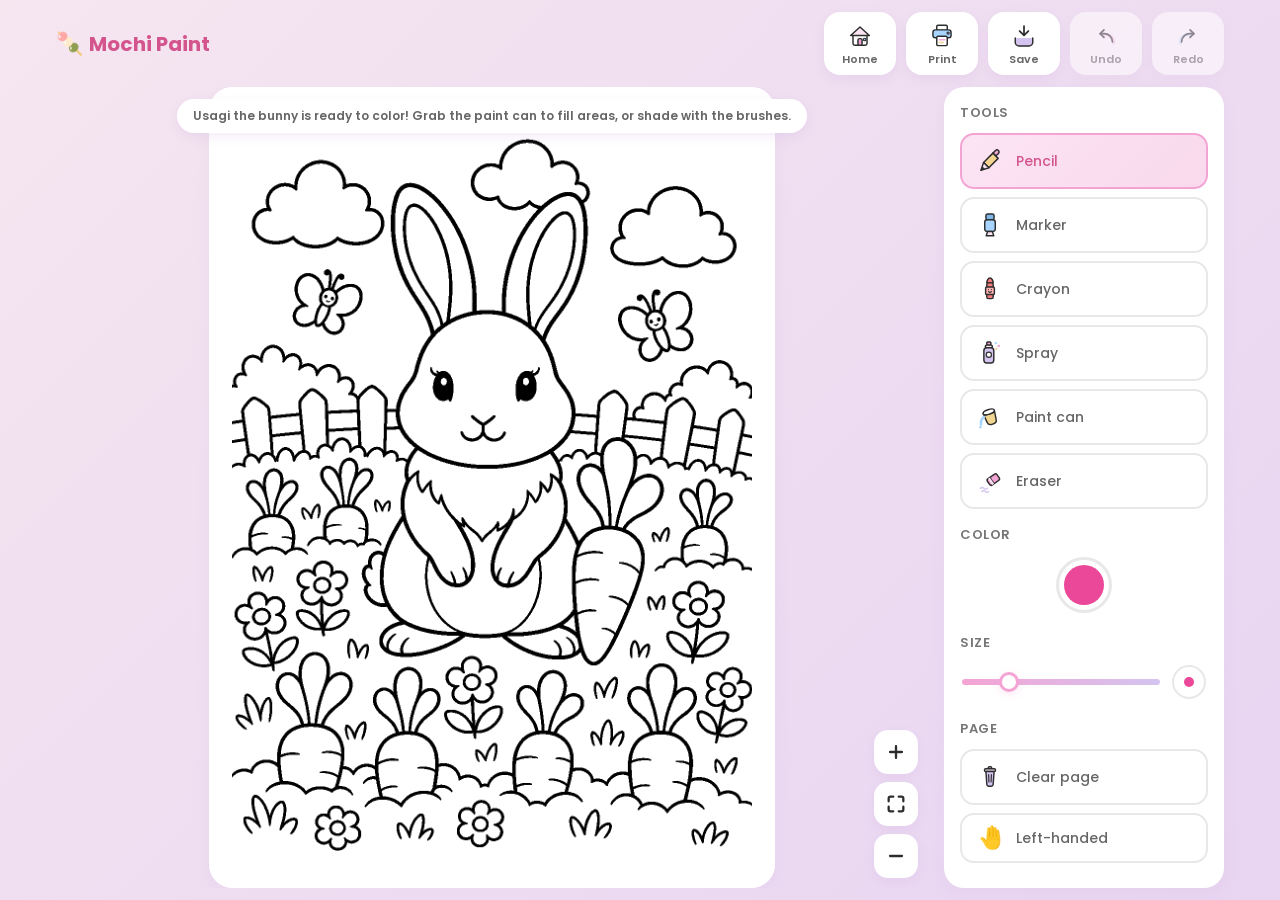
==== public/index.html @ ae71996c "Make the paint can fill whole regions solidly The bucket previously flood-filled by matching the boa" ====
<!doctype html>
<html lang="en">
<head>
<meta charset="utf-8">
<!-- Studio only: browser zoom is locked because the workspace has its own
     zoom (buttons + pinch). Content pages (home/privacy/…) stay scalable. -->
<meta name="viewport" content="width=device-width, initial-scale=1.0, viewport-fit=cover, maximum-scale=1, user-scalable=no">
<title>Mochi Paint — kawaii coloring studio</title>
<meta name="description" content="A cozy kawaii coloring app: open a chunky pastel pal as a coloring page, fill inside the lines, and shade with soft brushes.">
<meta name="theme-color" content="#f5e6f0">
<link rel="manifest" href="manifest.webmanifest">
<link rel="icon" href="favicon.ico" sizes="any">
<link rel="icon" type="image/png" sizes="32x32" href="icon-32.png">
<link rel="icon" type="image/png" sizes="16x16" href="icon-16.png">
<link rel="apple-touch-icon" href="icon-180.png">
<meta name="mobile-web-app-capable" content="yes">
<meta name="apple-mobile-web-app-capable" content="yes">
<meta name="apple-mobile-web-app-title" content="Mochi Paint">
<meta name="apple-mobile-web-app-status-bar-style" content="default">
<link rel="canonical" href="https://summer-silence-662e.mhdieguez.workers.dev/">
<!-- Open Graph / social sharing -->
<meta property="og:type" content="website">
<meta property="og:site_name" content="Mochi Paint">
<meta property="og:title" content="Mochi Paint — kawaii coloring studio">
<meta property="og:description" content="A cozy kawaii coloring app: open a chunky pastel pal, fill inside the lines, and shade with soft brushes.">
<meta property="og:url" content="https://summer-silence-662e.mhdieguez.workers.dev/">
<meta property="og:image" content="https://summer-silence-662e.mhdieguez.workers.dev/share-card.png">
<meta property="og:image:width" content="1200">
<meta property="og:image:height" content="630">
<meta property="og:image:alt" content="Mochi Paint mascot — a kawaii cat holding a paintbrush and a star">
<meta name="twitter:card" content="summary_large_image">
<meta name="twitter:title" content="Mochi Paint — kawaii coloring studio">
<meta name="twitter:description" content="A cozy kawaii coloring app: open a chunky pastel pal, fill inside the lines, and shade with soft brushes.">
<meta name="twitter:image" content="https://summer-silence-662e.mhdieguez.workers.dev/share-card.png">
<link rel="preconnect" href="https://fonts.googleapis.com">
<link rel="preconnect" href="https://fonts.gstatic.com" crossorigin>
<link href="https://fonts.googleapis.com/css2?family=Poppins:wght@400;500;600;700&display=swap" rel="stylesheet">
<link rel="stylesheet" href="style.css?v=17">
</head>
<body>

<div id="splash" aria-hidden="true">
  <div class="splash-inner">
    <span class="splash-mochi">🍡</span>
    <div class="splash-logo">Mochi Paint</div>
    <div class="splash-tag">kawaii coloring studio</div>
    <div class="splash-dots"><i></i><i></i><i></i><i></i></div>
  </div>
</div>
<script>
// Safety net: if anything goes wrong during boot, never strand users on the splash.
setTimeout(function () {
  var s = document.getElementById("splash");
  if (s) s.classList.add("done");
}, 6000);
</script>


<div id="app">
  <header class="appbar">
    <span class="logo"><span class="bead" aria-hidden="true">🍡</span><span class="logo-text"> Mochi Paint</span></span>
    <div class="actions">
      <a class="abtn" id="homeBtn" href="/home" title="Back to home" aria-label="Back to home">
        <svg viewBox="0 0 48 48" aria-hidden="true" focusable="false"><path d="M12 22.5h24V37a3 3 0 0 1-3 3H15a3 3 0 0 1-3-3z" fill="#ffffff" stroke="#2d2d2d" stroke-width="2.5" stroke-linejoin="round"/><path d="M8 23 24 8.5 40 23z" fill="#fce4f3" stroke="#2d2d2d" stroke-width="2.5" stroke-linecap="round" stroke-linejoin="round"/><rect x="20.5" y="28.5" width="7" height="11.5" rx="2.5" fill="#f4a4d4" stroke="#2d2d2d" stroke-width="2.5" stroke-linejoin="round"/><circle cx="32" cy="30" r="2.2" fill="#a8d5ff" stroke="#2d2d2d" stroke-width="2"/></svg>
        <span>Home</span>
      </a>
      <button class="abtn" id="printBtn" title="Print coloring page" aria-label="Print coloring page">
        <svg viewBox="0 0 48 48" aria-hidden="true" focusable="false"><rect x="15" y="5.5" width="18" height="9" rx="2" fill="#ffffff" stroke="#2d2d2d" stroke-width="2.5" stroke-linejoin="round"/><rect x="8.5" y="13.5" width="31" height="13.5" rx="4" fill="#a8d5ff" stroke="#2d2d2d" stroke-width="2.5" stroke-linejoin="round"/><circle cx="34.5" cy="19" r="1.9" fill="#f4a4d4" stroke="#2d2d2d" stroke-width="2"/><rect x="15" y="24.5" width="18" height="16" rx="2.5" fill="#ffffff" stroke="#2d2d2d" stroke-width="2.5" stroke-linejoin="round"/><path d="M19.5 30.5h9.5" stroke="#f4a4d4" stroke-width="2.5" stroke-linecap="round"/><path d="M19.5 35h6.5" stroke="#f0d48f" stroke-width="2.5" stroke-linecap="round"/></svg>
        <span>Print</span>
      </button>
      <button class="abtn" id="saveBtn" title="Save as PNG" aria-label="Save as PNG">
        <svg viewBox="0 0 48 48" aria-hidden="true" focusable="false"><path d="M24 7v15" fill="none" stroke="#2d2d2d" stroke-width="3" stroke-linecap="round"/><path d="m16.5 15.5 7.5 7.5 7.5-7.5" fill="none" stroke="#2d2d2d" stroke-width="3" stroke-linecap="round" stroke-linejoin="round"/><path d="M9 27.5v7A6.5 6.5 0 0 0 15.5 41h17a6.5 6.5 0 0 0 6.5-6.5v-7" fill="#d4c4f0" stroke="#2d2d2d" stroke-width="2.5" stroke-linecap="round" stroke-linejoin="round"/></svg>
        <span>Save</span>
      </button>
      <button class="abtn" id="undoBtn" title="Undo" aria-label="Undo">
        <svg viewBox="0 0 48 48" aria-hidden="true" focusable="false"><path d="M37 36c0-10-7.5-15-15-15h-6" fill="none" stroke="#f4a4d4" stroke-width="5" stroke-linecap="round" opacity=".55"/><path d="M35 34c0-9-7-14-14-14h-7" fill="none" stroke="#2d2d2d" stroke-width="3" stroke-linecap="round"/><path d="M20.5 13.5 14 20l6.5 6.5" fill="none" stroke="#2d2d2d" stroke-width="3" stroke-linecap="round" stroke-linejoin="round"/></svg>
        <span>Undo</span>
      </button>
      <button class="abtn" id="redoBtn" title="Redo" aria-label="Redo">
        <svg viewBox="0 0 48 48" aria-hidden="true" focusable="false"><path d="M11 36c0-10 7.5-15 15-15h6" fill="none" stroke="#a8d5ff" stroke-width="5" stroke-linecap="round" opacity=".55"/><path d="M13 34c0-9 7-14 14-14h7" fill="none" stroke="#2d2d2d" stroke-width="3" stroke-linecap="round"/><path d="M27.5 13.5 34 20l-6.5 6.5" fill="none" stroke="#2d2d2d" stroke-width="3" stroke-linecap="round" stroke-linejoin="round"/></svg>
        <span>Redo</span>
      </button>
    </div>
  </header>

  <main class="stage">
    <div class="workspace" id="workspace">
      <div class="canvas-wrap" id="canvasWrap">
        <canvas id="board" aria-label="Drawing canvas"></canvas>
        <canvas id="lines" aria-hidden="true"></canvas>
      </div>
      <div id="cursorRing"></div>
      <p class="hint" id="hint">Loading your coloring page…</p>
      <div class="zoomctl" role="group" aria-label="Zoom">
        <button class="zbtn" id="zoomInBtn" title="Zoom in" aria-label="Zoom in">
          <svg viewBox="0 0 24 24" aria-hidden="true" focusable="false"><path d="M12 5.5v13M5.5 12h13" fill="none" stroke="#2d2d2d" stroke-width="2.5" stroke-linecap="round"/></svg>
        </button>
        <button class="zbtn" id="zoomFitBtn" title="Fit to screen" aria-label="Fit to screen">
          <svg viewBox="0 0 24 24" aria-hidden="true" focusable="false"><path d="M9 4H6a2 2 0 0 0-2 2v3M15 4h3a2 2 0 0 1 2 2v3M9 20H6a2 2 0 0 1-2-2v-3M15 20h3a2 2 0 0 0 2-2v-3" fill="none" stroke="#2d2d2d" stroke-width="2.5" stroke-linecap="round" stroke-linejoin="round"/></svg>
        </button>
        <button class="zbtn" id="zoomOutBtn" title="Zoom out" aria-label="Zoom out">
          <svg viewBox="0 0 24 24" aria-hidden="true" focusable="false"><path d="M5.5 12h13" fill="none" stroke="#2d2d2d" stroke-width="2.5" stroke-linecap="round"/></svg>
        </button>
      </div>
    </div>

    <aside class="rail" id="rail" aria-label="Drawing toolbar">
      <h3 class="sec">Tools</h3>
      <div class="rail-tools" id="tools" role="toolbar" aria-label="Drawing tools">
        <button class="tbtn" data-tool="pencil" aria-pressed="true" aria-label="Pencil" title="Pencil">
          <svg viewBox="0 0 48 48" aria-hidden="true" focusable="false"><path d="M29 10.5 33.5 6c1.4-1.4 3.6-1.4 5 0s1.4 3.6 0 5L34 15.5z" fill="#f4a4d4" stroke="#2d2d2d" stroke-width="2.5" stroke-linejoin="round"/><path d="M13 26.5 29 10.5 38 19.5 22 35.5z" fill="#f0d48f" stroke="#2d2d2d" stroke-width="2.5" stroke-linejoin="round"/><path d="M13 26.5 22 35.5 8.5 40z" fill="#fce4f3" stroke="#2d2d2d" stroke-width="2.5" stroke-linejoin="round"/><path d="M11.5 34.5 14 37 8.5 40z" fill="#2d2d2d" stroke="#2d2d2d" stroke-width="1.5" stroke-linejoin="round"/></svg>
          <span>Pencil</span>
        </button>
        <button class="tbtn" data-tool="marker" aria-pressed="false" aria-label="Marker" title="Marker">
          <svg viewBox="0 0 48 48" aria-hidden="true" focusable="false"><rect x="17" y="5" width="14" height="10" rx="3" fill="#7fb8e8" stroke="#2d2d2d" stroke-width="2.5" stroke-linejoin="round"/><rect x="15" y="15" width="18" height="20" rx="4" fill="#a8d5ff" stroke="#2d2d2d" stroke-width="2.5" stroke-linejoin="round"/><path d="M20 35h8l2.5 7.5h-13z" fill="#fce4f3" stroke="#2d2d2d" stroke-width="2.5" stroke-linejoin="round"/></svg>
          <span>Marker</span>
        </button>
        <button class="tbtn" data-tool="crayon" aria-pressed="false" aria-label="Soft crayon" title="Soft crayon">
          <svg viewBox="0 0 48 48" aria-hidden="true" focusable="false"><path d="M24 5c3.2 0 5.5 4.5 5.5 8.5h-11C18.5 9.5 20.8 5 24 5z" fill="#f47c7c" stroke="#2d2d2d" stroke-width="2.5" stroke-linejoin="round"/><rect x="18.5" y="13.5" width="11" height="27" rx="3" fill="#f47c7c" stroke="#2d2d2d" stroke-width="2.5" stroke-linejoin="round"/><rect x="16.5" y="20.5" width="15" height="13" rx="2" fill="#ffb3b3" stroke="#2d2d2d" stroke-width="2.5" stroke-linejoin="round"/><circle cx="21.5" cy="25" r="1" fill="#2d2d2d"/><circle cx="26.5" cy="25" r="1" fill="#2d2d2d"/><path d="M21.5 28.5q2.5 2.3 5 0" fill="none" stroke="#2d2d2d" stroke-width="2" stroke-linecap="round"/></svg>
          <span>Crayon</span>
        </button>
        <button class="tbtn" data-tool="spray" aria-pressed="false" aria-label="Spray" title="Spray">
          <svg viewBox="0 0 48 48" aria-hidden="true" focusable="false"><rect x="18.5" y="5" width="7" height="5.5" rx="1.5" fill="#f4a4d4" stroke="#2d2d2d" stroke-width="2.5" stroke-linejoin="round"/><rect x="16" y="10.5" width="12" height="4.5" rx="2" fill="#fce4f3" stroke="#2d2d2d" stroke-width="2.5" stroke-linejoin="round"/><rect x="13.5" y="15" width="17" height="26" rx="5" fill="#d4c4f0" stroke="#2d2d2d" stroke-width="2.5" stroke-linejoin="round"/><circle cx="22" cy="27" r="4.5" fill="#ffffff" stroke="#2d2d2d" stroke-width="2"/><circle cx="34" cy="7" r="2" fill="#a8d5ff"/><circle cx="39" cy="12" r="2.2" fill="#f4a4d4"/><circle cx="35" cy="17" r="1.8" fill="#f0d48f"/></svg>
          <span>Spray</span>
        </button>
        <button class="tbtn" data-tool="fill" aria-pressed="false" aria-label="Paint can" title="Paint can">
          <svg viewBox="0 0 48 48" aria-hidden="true" focusable="false"><g transform="rotate(-18 24 22)"><path d="M14 15c0 2.2 4.5 4 10 4s10-1.8 10-4l-2 17c-.2 2.8-3.6 5-8 5s-7.8-2.2-8-5z" fill="#f0d48f" stroke="#2d2d2d" stroke-width="2.5" stroke-linejoin="round"/><ellipse cx="24" cy="15" rx="10" ry="4" fill="#ffffff" stroke="#2d2d2d" stroke-width="2.5"/></g><path d="M13.5 24q-6 5-5 13" fill="none" stroke="#a8d5ff" stroke-width="4.5" stroke-linecap="round"/><circle cx="7.5" cy="41.5" r="2.2" fill="#a8d5ff"/></svg>
          <span>Paint can</span>
        </button>
        <button class="tbtn" data-tool="eraser" aria-pressed="false" aria-label="Eraser" title="Eraser">
          <svg viewBox="0 0 48 48" aria-hidden="true" focusable="false"><path d="M7.5 36.5q3-3 6 0t6 0" fill="none" stroke="#d4c4f0" stroke-width="2.5" stroke-linecap="round"/><path d="M10 42q3-3 6 0t5.5 0" fill="none" stroke="#d4c4f0" stroke-width="2.5" stroke-linecap="round"/><g transform="rotate(-35 30 22)"><rect x="20" y="15" width="20" height="13" rx="3.5" fill="#f4a4d4" stroke="#2d2d2d" stroke-width="2.5" stroke-linejoin="round"/><path d="M27 15v13" fill="none" stroke="#2d2d2d" stroke-width="2.5"/><path d="M23.5 15h3.5v13h-3.5z" fill="#fce4f3"/></g></svg>
          <span>Eraser</span>
        </button>
      </div>

      <h3 class="sec">Color</h3>
      <button class="cc-big" id="currentColor" aria-haspopup="dialog" aria-expanded="false" aria-label="Pick a color" title="Pick a color"><span class="cc-dot" id="ccDot"></span></button>
      <h3 class="sec">Size</h3>
      <div class="rail-size">
        <input type="range" id="size" min="2" max="40" value="10" step="1" aria-label="Brush size">
        <span id="preview"><span id="previewDot"></span></span>
      </div>

      <h3 class="sec">Page</h3>
      <div class="rail-page">
        <button class="ubtn" id="clearBtn" title="Clear canvas" aria-label="Clear canvas">
          <svg viewBox="0 0 48 48" aria-hidden="true" focusable="false"><path d="M21 10V8.5c0-1.1.9-2 2-2h2c1.1 0 2 .9 2 2V10" fill="none" stroke="#2d2d2d" stroke-width="2.5" stroke-linecap="round"/><rect x="14.5" y="10" width="19" height="4.5" rx="2.2" fill="#fce4f3" stroke="#2d2d2d" stroke-width="2.5" stroke-linejoin="round"/><path d="M17 14.5l1.6 22.4c.1 1.6 1.4 2.8 3 2.8h4.8c1.6 0 2.9-1.2 3-2.8L31 14.5z" fill="#d4c4f0" stroke="#2d2d2d" stroke-width="2.5" stroke-linejoin="round"/><path d="M21.6 20l.6 12.5M26.4 20l-.6 12.5" fill="none" stroke="#2d2d2d" stroke-width="2" stroke-linecap="round"/></svg>
          <span>Clear page</span>
        </button>
        <button class="ubtn" id="leftHandBtn" role="switch" aria-checked="false" title="Left-handed mode">
          <span class="em" aria-hidden="true">🤚</span>
          <span>Left-handed</span>
        </button>
      </div>
    </aside>

  </main>
</div>

<!-- The palette is a direct child of <body>: position:fixed inside the
     scrollable rail gets clipped by iOS Safari, which hid every color.
     The backdrop swallows the outside tap so it can never paint the canvas. -->
<div class="pop-backdrop" id="popBackdrop" hidden></div>
<div class="color-pop" id="colorPop" role="dialog" aria-label="Color palette">
  <div class="rail-colors" id="quickColors" role="group" aria-label="Colors">
        <button class="qsw" data-color="#ffffff" style="--c:#ffffff" aria-pressed="false" aria-label="White" title="White"></button>
        <button class="qsw" data-color="#faf3c0" style="--c:#faf3c0" aria-pressed="false" aria-label="Cream" title="Cream"></button>
        <button class="qsw" data-color="#fdd0a2" style="--c:#fdd0a2" aria-pressed="false" aria-label="Peach" title="Peach"></button>
        <button class="qsw" data-color="#f9c4d8" style="--c:#f9c4d8" aria-pressed="false" aria-label="Light pink" title="Light pink"></button>
        <button class="qsw" data-color="#b3e0f7" style="--c:#b3e0f7" aria-pressed="false" aria-label="Light blue" title="Light blue"></button>
        <button class="qsw" data-color="#d9caf5" style="--c:#d9caf5" aria-pressed="false" aria-label="Lavender" title="Lavender"></button>
        <button class="qsw" data-color="#bfe8cd" style="--c:#bfe8cd" aria-pressed="false" aria-label="Mint" title="Mint"></button>
        <button class="qsw" data-color="#ffd84d" style="--c:#ffd84d" aria-pressed="false" aria-label="Yellow" title="Yellow"></button>
        <button class="qsw" data-color="#ff8c42" style="--c:#ff8c42" aria-pressed="false" aria-label="Orange" title="Orange"></button>
        <button class="qsw" data-color="#ef4444" style="--c:#ef4444" aria-pressed="false" aria-label="Red" title="Red"></button>
        <button class="qsw" data-color="#ec4899" style="--c:#ec4899" aria-pressed="false" aria-label="Hot pink" title="Hot pink"></button>
        <button class="qsw" data-color="#a855f7" style="--c:#a855f7" aria-pressed="false" aria-label="Purple" title="Purple"></button>
        <button class="qsw" data-color="#4cc3ff" style="--c:#4cc3ff" aria-pressed="false" aria-label="Sky" title="Sky"></button>
        <button class="qsw" data-color="#2563eb" style="--c:#2563eb" aria-pressed="false" aria-label="Blue" title="Blue"></button>
        <button class="qsw" data-color="#14b8a6" style="--c:#14b8a6" aria-pressed="false" aria-label="Teal" title="Teal"></button>
        <button class="qsw" data-color="#22a94f" style="--c:#22a94f" aria-pressed="false" aria-label="Green" title="Green"></button>
        <button class="qsw" data-color="#92583a" style="--c:#92583a" aria-pressed="false" aria-label="Brown" title="Brown"></button>
        <button class="qsw" data-color="#a3a3a3" style="--c:#a3a3a3" aria-pressed="false" aria-label="Gray" title="Gray"></button>
        <button class="qsw" data-color="#991b1b" style="--c:#991b1b" aria-pressed="false" aria-label="Dark red" title="Dark red"></button>
        <button class="qsw" data-color="#14532d" style="--c:#14532d" aria-pressed="false" aria-label="Dark green" title="Dark green"></button>
        <button class="qsw" data-color="#1e3a8a" style="--c:#1e3a8a" aria-pressed="false" aria-label="Navy" title="Navy"></button>
        <button class="qsw" data-color="#6d28d9" style="--c:#6d28d9" aria-pressed="false" aria-label="Violet" title="Violet"></button>
        <button class="qsw" data-color="#44403c" style="--c:#44403c" aria-pressed="false" aria-label="Charcoal" title="Charcoal"></button>
        <button class="qsw" data-color="#1c1917" style="--c:#1c1917" aria-pressed="false" aria-label="Black" title="Black"></button>
  </div>
</div>

<div id="toast" hidden></div>

<script src="pals.js?v=4"></script>
<script src="app.js?v=27"></script>
</body>
</html>
---- public/style.css ----
/* Mochi Paint — soft playful UI (design-spec restyle, July 2026)
   Poppins, lavender-pink gradient page, white rounded cards, illustrated
   SVG icons, 280px right sidebar, 0.2s ease transitions, no bounce. */

*{box-sizing:border-box}
[hidden]{display:none!important}
html,body{height:100%;overscroll-behavior:none}
body{margin:0;font-family:'Poppins',system-ui,sans-serif;color:#666;
  background:linear-gradient(135deg,#f5e6f0,#e8d5f2);background-attachment:fixed}
/* touch-action:manipulation kills the mobile double-tap-to-zoom gesture on
   every control (a stray fast tap was zooming the whole page and leaving it
   stuck); the canvas keeps touch-action:none for its own pinch handling. */
button,a,input,.logo{touch-action:manipulation}

#app{position:relative;z-index:1;height:100dvh;display:flex;flex-direction:column;
  max-width:1200px;margin:0 auto;overflow:hidden;
  padding:calc(12px + env(safe-area-inset-top)) 16px calc(12px + env(safe-area-inset-bottom))}

/* ---------- splash / loading screen ---------- */
#splash{position:fixed;inset:0;z-index:100;display:flex;align-items:center;justify-content:center;
  background:linear-gradient(135deg,#f5e6f0,#e8d5f2);
  transition:opacity .5s ease,visibility .5s}
#splash.done{opacity:0;visibility:hidden;pointer-events:none}
.splash-inner{display:flex;flex-direction:column;align-items:center;gap:4px;text-align:center}
.splash-mochi{font-size:68px;line-height:1;animation:splashBob 1.2s ease-in-out infinite;
  filter:drop-shadow(0 8px 14px rgba(212,84,141,.22))}
.splash-logo{font-size:34px;font-weight:700;color:#d4548d;margin-top:10px}
.splash-tag{font-size:13px;font-weight:600;color:#999;letter-spacing:.04em}
.splash-dots{display:flex;gap:11px;margin-top:22px}
.splash-dots i{width:14px;height:14px;border-radius:50%;animation:splashHop 1s ease-in-out infinite;
  box-shadow:0 3px 6px rgba(45,45,45,.14)}
.splash-dots i:nth-child(1){background:#f4a4d4;animation-delay:0s}
.splash-dots i:nth-child(2){background:#a8d5ff;animation-delay:.13s}
.splash-dots i:nth-child(3){background:#d4c4f0;animation-delay:.26s}
.splash-dots i:nth-child(4){background:#f0d48f;animation-delay:.39s}
@keyframes splashBob{0%,100%{transform:translateY(0) rotate(-5deg)}50%{transform:translateY(-14px) rotate(5deg)}}
@keyframes splashHop{0%,100%{transform:translateY(0);opacity:.65}50%{transform:translateY(-11px);opacity:1}}
@media(prefers-reduced-motion:reduce){.splash-mochi,.splash-dots i{animation:none!important}}

/* ---------- top bar: logo + action cards ---------- */
.appbar{display:flex;align-items:flex-start;justify-content:space-between;gap:10px;
  padding:0 0 12px;position:relative;z-index:5}
.logo{font-size:20px;font-weight:700;color:#d4548d;
  display:flex;align-items:center;gap:6px;white-space:nowrap;align-self:center}
.logo .bead{display:inline-block;font-size:22px}
.actions{display:flex;gap:10px}
.abtn{width:72px;padding:10px 0;border-radius:16px;border:none;background:#fff;
  box-shadow:0 4px 12px rgba(200,160,220,.2);
  display:flex;flex-direction:column;align-items:center;gap:4px;cursor:pointer;
  font-family:inherit;text-decoration:none;
  transition:transform .2s ease,box-shadow .2s ease,opacity .2s ease}
.abtn span{font-size:11px;font-weight:600;color:#666;line-height:1}
.abtn svg{width:28px;height:28px;display:block;pointer-events:none}
.abtn:hover{transform:translateY(-2px);box-shadow:0 8px 18px rgba(200,160,220,.32)}
.abtn:active{transform:translateY(0);box-shadow:0 4px 12px rgba(200,160,220,.2)}
.abtn:disabled{opacity:.5;cursor:not-allowed;transform:none;box-shadow:0 4px 12px rgba(200,160,220,.2)}

/* ---------- stage: workspace (fitted page + zoom) + right sidebar ---------- */
.stage{flex:1;display:flex;min-height:0}
/* The workspace is the visible drawing area. The white page card inside it is
   JS-sized to the coloring page's contain-fit (no tall blank canvas), centered,
   and zoom/pan happen via a transform on the card — pointer math stays correct
   because getBoundingClientRect() reflects transforms. */
.workspace{position:relative;flex:1;min-width:0;min-height:0;
  display:flex;align-items:center;justify-content:center;
  overflow:hidden;touch-action:none}
.canvas-wrap{position:relative;width:100%;height:100%;flex:0 0 auto;
  border-radius:24px;overflow:hidden;background:#fff;
  box-shadow:0 4px 16px rgba(200,160,220,.12);will-change:transform}

/* zoom controls: bottom-right of the workspace */
.zoomctl{position:absolute;right:10px;bottom:10px;display:flex;flex-direction:column;gap:8px;z-index:6}
.zbtn{width:44px;height:44px;border-radius:14px;border:none;background:#fff;
  box-shadow:0 4px 12px rgba(200,160,220,.2);cursor:pointer;padding:0;
  display:flex;align-items:center;justify-content:center;
  transition:transform .2s ease,box-shadow .2s ease,opacity .2s ease}
.zbtn svg{width:22px;height:22px;display:block;pointer-events:none}
.zbtn:hover{transform:translateY(-2px);box-shadow:0 8px 18px rgba(200,160,220,.32)}
.zbtn:active{transform:translateY(0)}
.zbtn:disabled{opacity:.5;cursor:not-allowed;transform:none}

.rail{flex:0 0 auto;width:280px;margin-left:16px;
  display:flex;flex-direction:column;gap:2px;padding:16px;
  background:#fff;border-radius:20px;box-shadow:0 4px 16px rgba(200,160,220,.12);
  overflow-y:auto;overflow-x:hidden;overscroll-behavior:contain;-webkit-overflow-scrolling:touch;
  scrollbar-width:none}
.rail::-webkit-scrollbar{display:none}

/* section headers */
.sec{margin:14px 0 8px;font-size:13px;font-weight:600;color:#767676;
  text-transform:uppercase;letter-spacing:.5px;
  display:flex;align-items:center;justify-content:space-between}
.sec:first-child{margin-top:0}

/* ---------- tool rows ---------- */
.rail-tools{display:flex;flex-direction:column;gap:8px}
.tbtn{display:flex;align-items:center;gap:12px;width:100%;min-height:44px;
  padding:12px 14px;border-radius:14px;border:2px solid #e8e8e8;background:#fff;
  cursor:pointer;font-family:inherit;font-size:14px;font-weight:500;color:#666;text-align:left;
  transition:background .2s ease,border-color .2s ease,color .2s ease,transform .2s ease}
.tbtn svg{width:28px;height:28px;flex:0 0 auto;display:block;pointer-events:none}
.tbtn span{flex:1;min-width:0;overflow:hidden;text-overflow:ellipsis;white-space:nowrap}
.tbtn:hover{border-color:rgba(244,164,212,.5);background:#fef7fb}
.tbtn.on,.tbtn[aria-pressed="true"]{background:linear-gradient(135deg,#fce4f3,#f9d9ed);
  border-color:#f4a4d4;color:#d4548d}

/* ---------- colors ---------- */
/* One big color button; tapping it pops the full palette over the canvas
   with a springy expand, so the rail never crams 24 swatches. */
.cc-big{width:56px;height:56px;border-radius:50%;border:3px solid #e8e8e8;background:#fff;margin:2px auto 4px;
  display:flex;align-items:center;justify-content:center;padding:0;cursor:pointer;flex:0 0 auto;
  transition:border-color .2s ease,transform .15s ease}
.cc-big:hover{border-color:#f4a4d4;transform:scale(1.06)}
.cc-dot{width:40px;height:40px;border-radius:50%;background:#ec4899;pointer-events:none}
/* Dimmed layer under the open palette: catches the outside tap (so it closes
   the palette instead of painting the canvas) and signals "pick a color". */
.pop-backdrop{position:fixed;inset:0;z-index:59;background:rgba(80,60,110,.18)}
.color-pop{display:none;position:fixed;z-index:60;left:50%;top:44%;transform:translate(-50%,-50%);
  max-width:calc(100vw - 24px);max-height:calc(100dvh - 24px);overflow-y:auto;
  background:#fff;border:2px solid #dbe4f6;border-radius:22px;padding:16px;
  box-shadow:0 18px 50px rgba(120,100,160,.32)}
.color-pop.open{display:block;animation:popIn .22s cubic-bezier(.34,1.56,.64,1)}
@keyframes popIn{from{opacity:0;transform:translate(-50%,-46%) scale(.7)}to{opacity:1;transform:translate(-50%,-50%) scale(1)}}
.rail-colors{display:grid;grid-template-columns:repeat(6,46px);gap:10px;justify-items:center}
.qsw{width:40px;aspect-ratio:1;border-radius:50%;background:var(--c);padding:0;cursor:pointer;
  border:2px solid rgba(45,45,45,.25);
  border-color:color-mix(in srgb,var(--c) 72%,#2d2d2d);
  transition:border-color .2s ease,box-shadow .2s ease,transform .2s ease}
.qsw:hover{transform:translateY(-2px)}
.qsw:active{transform:translateY(0)}
.qsw[aria-pressed="true"]{border:3px solid #2d2d2d;box-shadow:0 0 12px var(--c)}

/* ---------- size slider ---------- */
.rail-size{display:flex;align-items:center;gap:12px;padding:2px 2px 4px}
/* min-width:0 lets the slider actually flex-shrink — its native minimum is
   ~129px, which overflowed the phone tray's size box and shoved the preview
   dot underneath the trash button */
#size{flex:1;min-width:0;height:6px;border-radius:8px;background:linear-gradient(to right,#f4a4d4,#d4c4f0);
  -webkit-appearance:none;appearance:none;outline-offset:4px;cursor:pointer;margin:0;
  font-size:16px} /* ≥16px so focusing it never triggers iOS auto-zoom */
#size::-webkit-slider-thumb{-webkit-appearance:none;appearance:none;width:20px;height:20px;
  border-radius:50%;background:#fff;border:3px solid #f4a4d4;
  box-shadow:0 2px 8px rgba(244,164,212,.3);cursor:pointer}
#size::-moz-range-thumb{width:20px;height:20px;border-radius:50%;background:#fff;
  border:3px solid #f4a4d4;box-shadow:0 2px 8px rgba(244,164,212,.3);cursor:pointer}
#preview{width:34px;height:34px;flex:0 0 auto;border-radius:50%;border:2px solid #e8e8e8;
  display:flex;align-items:center;justify-content:center;background:#fff}
#previewDot{border-radius:50%;background:#ec4899}

/* ---------- page utilities (clear / left-handed) ---------- */
.rail-page{display:flex;flex-direction:column;gap:8px}
.ubtn{display:flex;align-items:center;gap:12px;width:100%;min-height:44px;
  padding:12px 14px;border-radius:14px;border:2px solid #e8e8e8;background:#fff;
  cursor:pointer;font-family:inherit;font-size:14px;font-weight:500;color:#666;text-align:left;
  transition:background .2s ease,border-color .2s ease,color .2s ease}
.ubtn svg{width:28px;height:28px;flex:0 0 auto;display:block;pointer-events:none}
.ubtn .em{font-size:22px;line-height:1;width:28px;text-align:center;flex:0 0 auto}
.ubtn:hover{border-color:rgba(244,164,212,.5);background:#fef7fb}
.ubtn.armed,.ubtn[aria-checked="true"]{background:linear-gradient(135deg,#fce4f3,#f9d9ed);
  border-color:#f4a4d4;color:#d4548d}

/* visible keyboard focus across every control */
.tbtn:focus-visible,.abtn:focus-visible,.cc-big:focus-visible,
.qsw:focus-visible,.ubtn:focus-visible,
#size:focus-visible{outline:3px solid #a8d5ff;outline-offset:2px}
@media(prefers-reduced-motion:reduce){
  .abtn,.tbtn,.qsw,.cc-big,.zbtn,.ubtn{transition:none}
}

/* ---------- canvas ---------- */
/* the app handles two-finger pinch zoom/pan itself (workspace is
   touch-action:none); single-finger input goes to drawing */
#board{display:block;width:100%;height:100%;touch-action:none;cursor:crosshair}
#lines{position:absolute;inset:0;width:100%;height:100%;pointer-events:none}
#cursorRing{position:absolute;border:1.5px solid rgba(45,45,45,.5);border-radius:50%;pointer-events:none;display:none;transform:translate(-50%,-50%)}
.hint{position:absolute;top:12px;left:50%;transform:translateX(-50%);margin:0;max-width:92%;
  font-size:12px;font-weight:600;color:#666;background:#fff;
  padding:8px 16px;border-radius:999px;box-shadow:0 4px 12px rgba(200,160,220,.2);
  pointer-events:none;white-space:nowrap;overflow:hidden;text-overflow:ellipsis}

#toast{position:fixed;left:50%;bottom:calc(24px + env(safe-area-inset-bottom));transform:translateX(-50%);
  background:#fff;color:#d4548d;font-size:13px;font-weight:600;padding:12px 20px;border-radius:16px;
  box-shadow:0 4px 16px rgba(200,160,220,.35);z-index:50;max-width:90vw;text-align:center}

/* ---------- left-handed mode: mirror the stage ---------- */
#app.left-handed .stage{flex-direction:row-reverse}
#app.left-handed .rail{margin-left:0;margin-right:16px}

/* paint-bucket processing feedback */
.canvas-wrap.busy,.canvas-wrap.busy #board{cursor:progress}

/* ---------- responsive: keep the coloring page big on smaller screens ---------- */
@media(max-width:900px){
  .rail{width:224px;margin-left:12px;padding:12px}
  #app.left-handed .rail{margin-right:12px}
  .abtn{width:64px}
}

/* phones: canvas gets the full width; controls move into a compact
   horizontally-scrollable bottom tray (no permanent side column) */
@media(max-width:640px){
  #app{padding:calc(6px + env(safe-area-inset-top)) 8px calc(6px + env(safe-area-inset-bottom))}
  .appbar{gap:6px;padding-bottom:6px;align-items:center}
  .logo{font-size:15px;gap:3px}
  .logo .bead{font-size:18px}
  .actions{gap:6px;flex:1;justify-content:flex-end}
  .abtn{flex:0 1 64px;width:auto;min-width:44px;padding:7px 0;border-radius:14px}
  .abtn svg{width:22px;height:22px}
  .abtn span{font-size:9px}
  .stage,#app.left-handed .stage{flex-direction:column}
  .rail{width:100%;height:auto;flex:0 0 auto;margin:8px 0 0;padding:8px;
    flex-direction:row;align-items:center;gap:8px;
    overflow-x:auto;overflow-y:hidden}
  #app.left-handed .rail{margin:8px 0 0}
  .sec{display:none}
  .rail-tools,.rail-page{flex-direction:row;gap:8px;flex:0 0 auto}
  .tbtn,.ubtn{width:auto;justify-content:center;gap:0;padding:8px;flex:0 0 auto}
  .tbtn span,.ubtn span{display:none}
  .cc-big{width:46px;height:46px;margin:0}
  .cc-big .cc-dot{width:32px;height:32px}
  .color-pop{top:44%;padding:14px}
  /* finger-sized swatches on phones */
  .rail-colors{grid-template-columns:repeat(4,48px);gap:8px}
  .qsw{width:44px}
  .rail-size{flex:0 0 auto;width:184px;gap:8px;padding:0 2px}
  .zoomctl{right:8px;bottom:8px}
}

/* very narrow phones: drop the logo text so all five action cards fit */
@media(max-width:480px){
  .logo-text{display:none}
  .logo .bead{font-size:22px}
}

/* mobile landscape: keep a compact icon side rail so the page stays tall */
@media(orientation:landscape) and (max-height:500px){
  #app{padding-top:calc(4px + env(safe-area-inset-top));padding-bottom:6px}
  .appbar{flex-direction:row;align-items:center;padding-bottom:6px}
  .logo{font-size:15px}
  .abtn{flex:0 0 auto;width:56px;min-width:44px;padding:6px 0}
  .abtn svg{width:22px;height:22px}
  .abtn span{font-size:9px}
  .stage{flex-direction:row}
  .rail{width:76px;height:auto;margin:0 0 0 8px;padding:10px 8px;
    flex-direction:column;align-items:stretch;gap:2px;overflow-y:auto;overflow-x:hidden}
  #app.left-handed .rail{margin:0 8px 0 0}
  .sec{display:flex;justify-content:center;font-size:10px;margin:10px 0 6px}
  .sec:first-child{margin-top:0}

  .rail-tools,.rail-page{flex-direction:column;gap:8px}
  .tbtn,.ubtn{width:100%;justify-content:center;gap:0;padding:8px 4px}
  .tbtn span,.ubtn span{display:none}
  .cc-big{width:44px;height:44px;margin:0 auto}
  .cc-big .cc-dot{width:30px;height:30px}
  .rail-size{flex-direction:column;gap:8px;width:auto}
  #size{width:100%}
}

@media(prefers-reduced-motion:reduce){
  .color-pop.open{animation:none}
}
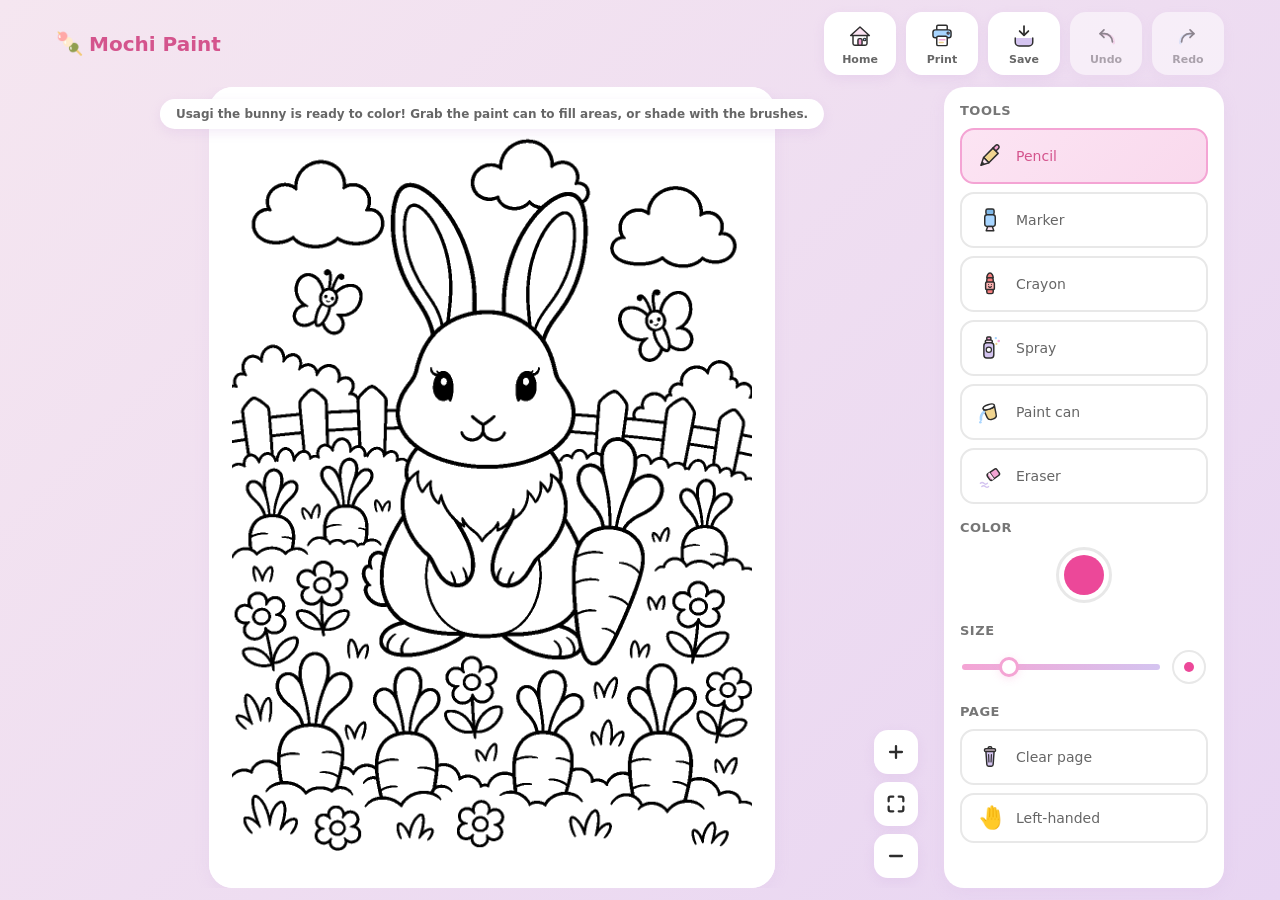
==== commit 8fda41b7: "All-ages compliance update Remove native sharing (Save downloads mochi-paint.png), drop dormant Supa" ====
--- a/public/index.html
+++ b/public/index.html
@@ -5,10 +5,11 @@
 <!-- Studio only: browser zoom is locked because the workspace has its own
      zoom (buttons + pinch). Content pages (home/privacy/…) stay scalable. -->
 <meta name="viewport" content="width=device-width, initial-scale=1.0, viewport-fit=cover, maximum-scale=1, user-scalable=no">
+<meta http-equiv="Content-Security-Policy" content="default-src 'self'; base-uri 'self'; object-src 'none'; script-src 'self' 'unsafe-inline'; style-src 'self' 'unsafe-inline'; img-src 'self' data: blob:; font-src 'self'; connect-src 'self'; worker-src 'self'; manifest-src 'self'; form-action 'none'; frame-src 'none'">
 <title>Mochi Paint — kawaii coloring studio</title>
 <meta name="description" content="A cozy kawaii coloring app: open a chunky pastel pal as a coloring page, fill inside the lines, and shade with soft brushes.">
 <meta name="theme-color" content="#f5e6f0">
-<link rel="manifest" href="manifest.webmanifest">
+<link rel="manifest" href="/manifest.webmanifest">
 <link rel="icon" href="favicon.ico" sizes="any">
 <link rel="icon" type="image/png" sizes="32x32" href="icon-32.png">
 <link rel="icon" type="image/png" sizes="16x16" href="icon-16.png">
@@ -32,9 +33,8 @@
 <meta name="twitter:title" content="Mochi Paint — kawaii coloring studio">
 <meta name="twitter:description" content="A cozy kawaii coloring app: open a chunky pastel pal, fill inside the lines, and shade with soft brushes.">
 <meta name="twitter:image" content="https://summer-silence-662e.mhdieguez.workers.dev/share-card.png">
-<link rel="preconnect" href="https://fonts.googleapis.com">
-<link rel="preconnect" href="https://fonts.gstatic.com" crossorigin>
-<link href="https://fonts.googleapis.com/css2?family=Poppins:wght@400;500;600;700&display=swap" rel="stylesheet">
+<link rel="stylesheet" href="/fonts.css">
+<link rel="stylesheet" href="/parental-gate.css">
 <link rel="stylesheet" href="style.css?v=17">
 </head>
 <body>
@@ -68,7 +68,7 @@
         <svg viewBox="0 0 48 48" aria-hidden="true" focusable="false"><rect x="15" y="5.5" width="18" height="9" rx="2" fill="#ffffff" stroke="#2d2d2d" stroke-width="2.5" stroke-linejoin="round"/><rect x="8.5" y="13.5" width="31" height="13.5" rx="4" fill="#a8d5ff" stroke="#2d2d2d" stroke-width="2.5" stroke-linejoin="round"/><circle cx="34.5" cy="19" r="1.9" fill="#f4a4d4" stroke="#2d2d2d" stroke-width="2"/><rect x="15" y="24.5" width="18" height="16" rx="2.5" fill="#ffffff" stroke="#2d2d2d" stroke-width="2.5" stroke-linejoin="round"/><path d="M19.5 30.5h9.5" stroke="#f4a4d4" stroke-width="2.5" stroke-linecap="round"/><path d="M19.5 35h6.5" stroke="#f0d48f" stroke-width="2.5" stroke-linecap="round"/></svg>
         <span>Print</span>
       </button>
-      <button class="abtn" id="saveBtn" title="Save as PNG" aria-label="Save as PNG">
+      <button class="abtn" id="saveBtn" title="Save PNG to this device" aria-label="Save PNG to this device">
         <svg viewBox="0 0 48 48" aria-hidden="true" focusable="false"><path d="M24 7v15" fill="none" stroke="#2d2d2d" stroke-width="3" stroke-linecap="round"/><path d="m16.5 15.5 7.5 7.5 7.5-7.5" fill="none" stroke="#2d2d2d" stroke-width="3" stroke-linecap="round" stroke-linejoin="round"/><path d="M9 27.5v7A6.5 6.5 0 0 0 15.5 41h17a6.5 6.5 0 0 0 6.5-6.5v-7" fill="#d4c4f0" stroke="#2d2d2d" stroke-width="2.5" stroke-linecap="round" stroke-linejoin="round"/></svg>
         <span>Save</span>
       </button>
@@ -192,7 +192,8 @@
 
 <div id="toast" hidden></div>
 
+<script src="/parental-gate.js"></script>
 <script src="pals.js?v=4"></script>
-<script src="app.js?v=27"></script>
+<script src="app.js?v=31"></script>
 </body>
 </html>
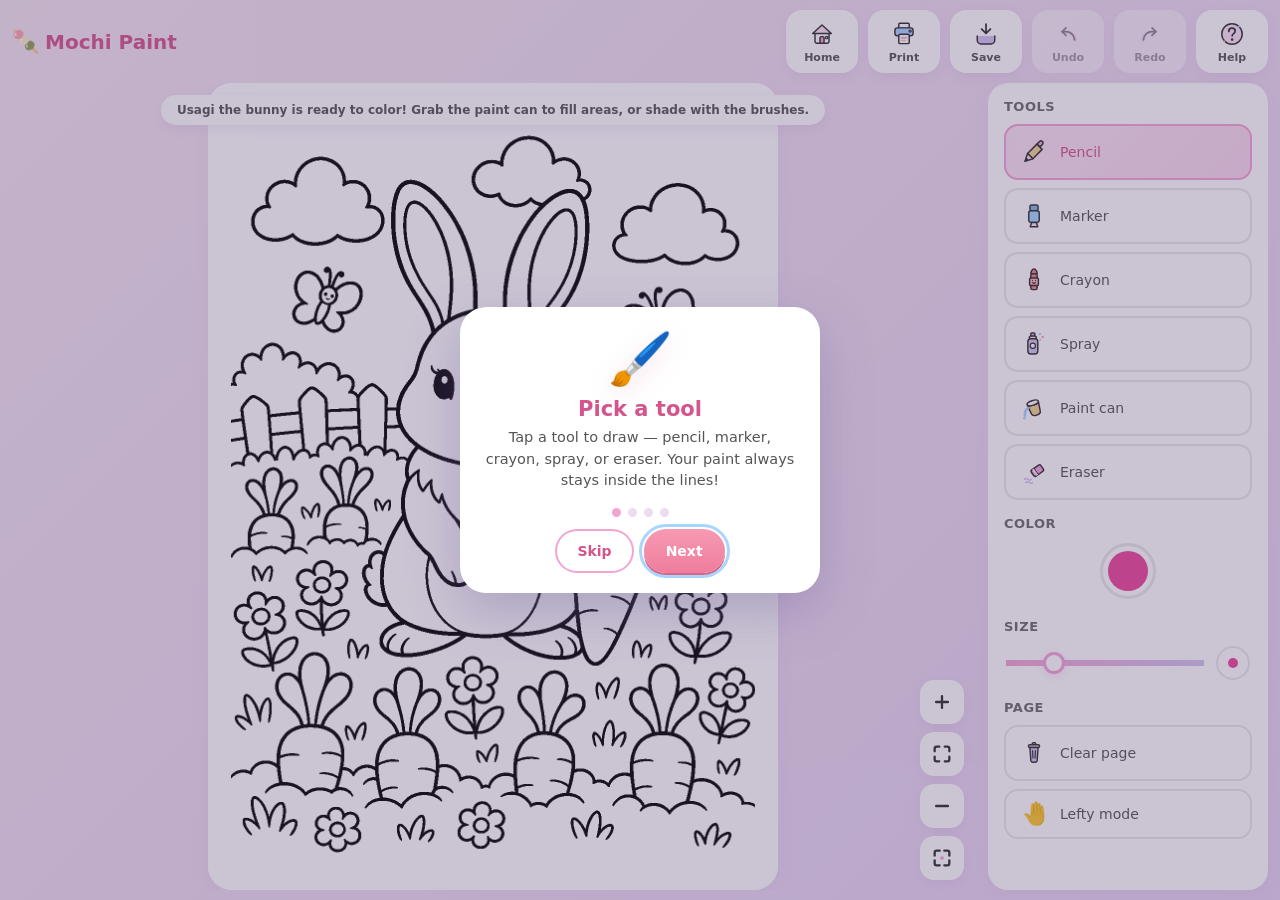
==== commit 6e7507bc: "Redesign the studio for phones and tablets; add tutorial, help, and fullscreen Every layout is now d" ====
--- a/public/index.html
+++ b/public/index.html
@@ -35,7 +35,7 @@
 <meta name="twitter:image" content="https://summer-silence-662e.mhdieguez.workers.dev/share-card.png">
 <link rel="stylesheet" href="/fonts.css">
 <link rel="stylesheet" href="/parental-gate.css">
-<link rel="stylesheet" href="style.css?v=17">
+<link rel="stylesheet" href="style.css?v=18">
 </head>
 <body>
 
@@ -80,6 +80,10 @@
         <svg viewBox="0 0 48 48" aria-hidden="true" focusable="false"><path d="M11 36c0-10 7.5-15 15-15h6" fill="none" stroke="#a8d5ff" stroke-width="5" stroke-linecap="round" opacity=".55"/><path d="M13 34c0-9 7-14 14-14h7" fill="none" stroke="#2d2d2d" stroke-width="3" stroke-linecap="round"/><path d="M27.5 13.5 34 20l-6.5 6.5" fill="none" stroke="#2d2d2d" stroke-width="3" stroke-linecap="round" stroke-linejoin="round"/></svg>
         <span>Redo</span>
       </button>
+      <button class="abtn" id="helpBtn" title="Help and tips" aria-label="Help and tips" aria-haspopup="dialog" aria-expanded="false">
+        <svg viewBox="0 0 48 48" aria-hidden="true" focusable="false"><circle cx="24" cy="24" r="17.5" fill="#fce4f3" stroke="#2d2d2d" stroke-width="2.5"/><path d="M18.5 19.5c0-3.3 2.4-5.5 5.5-5.5s5.5 2.1 5.5 5c0 4.4-5.2 4.3-5.2 8.2" fill="none" stroke="#2d2d2d" stroke-width="3" stroke-linecap="round"/><circle cx="24.2" cy="33.6" r="2.2" fill="#2d2d2d"/><circle cx="36.5" cy="10.5" r="2" fill="#a8d5ff"/><circle cx="10.5" cy="37" r="1.8" fill="#f0d48f"/></svg>
+        <span>Help</span>
+      </button>
     </div>
   </header>
 
@@ -100,6 +104,10 @@
         </button>
         <button class="zbtn" id="zoomOutBtn" title="Zoom out" aria-label="Zoom out">
           <svg viewBox="0 0 24 24" aria-hidden="true" focusable="false"><path d="M5.5 12h13" fill="none" stroke="#2d2d2d" stroke-width="2.5" stroke-linecap="round"/></svg>
+        </button>
+        <button class="zbtn" id="fullscreenBtn" title="Fullscreen" aria-label="Enter fullscreen" aria-pressed="false">
+          <svg viewBox="0 0 24 24" aria-hidden="true" focusable="false" class="fs-enter"><path d="M9.5 4H6a2 2 0 0 0-2 2v3.5M14.5 4H18a2 2 0 0 1 2 2v3.5M9.5 20H6a2 2 0 0 1-2-2v-3.5M14.5 20H18a2 2 0 0 0 2-2v-3.5" fill="none" stroke="#2d2d2d" stroke-width="2.5" stroke-linecap="round" stroke-linejoin="round"/><circle cx="12" cy="12" r="2" fill="#f4a4d4"/></svg>
+          <svg viewBox="0 0 24 24" aria-hidden="true" focusable="false" class="fs-exit" hidden><path d="M4 9.5h3.5A2 2 0 0 0 9.5 7.5V4M20 9.5h-3.5a2 2 0 0 1-2-2V4M4 14.5h3.5a2 2 0 0 1 2 2V20M20 14.5h-3.5a2 2 0 0 0-2 2V20" fill="none" stroke="#2d2d2d" stroke-width="2.5" stroke-linecap="round" stroke-linejoin="round"/></svg>
         </button>
       </div>
     </div>
@@ -142,14 +150,14 @@
       </div>
 
       <h3 class="sec">Page</h3>
-      <div class="rail-page">
-        <button class="ubtn" id="clearBtn" title="Clear canvas" aria-label="Clear canvas">
+      <div class="rail-page" role="group" aria-label="Page actions">
+        <button class="ubtn" id="clearBtn" title="Clear the whole page (asks twice)" aria-label="Clear the whole page">
           <svg viewBox="0 0 48 48" aria-hidden="true" focusable="false"><path d="M21 10V8.5c0-1.1.9-2 2-2h2c1.1 0 2 .9 2 2V10" fill="none" stroke="#2d2d2d" stroke-width="2.5" stroke-linecap="round"/><rect x="14.5" y="10" width="19" height="4.5" rx="2.2" fill="#fce4f3" stroke="#2d2d2d" stroke-width="2.5" stroke-linejoin="round"/><path d="M17 14.5l1.6 22.4c.1 1.6 1.4 2.8 3 2.8h4.8c1.6 0 2.9-1.2 3-2.8L31 14.5z" fill="#d4c4f0" stroke="#2d2d2d" stroke-width="2.5" stroke-linejoin="round"/><path d="M21.6 20l.6 12.5M26.4 20l-.6 12.5" fill="none" stroke="#2d2d2d" stroke-width="2" stroke-linecap="round"/></svg>
           <span>Clear page</span>
         </button>
-        <button class="ubtn" id="leftHandBtn" role="switch" aria-checked="false" title="Left-handed mode">
+        <button class="ubtn" id="leftHandBtn" role="switch" aria-checked="false" title="Left-handed mode: move the tools to the left side" aria-label="Left-handed mode: move the tools to the left side">
           <span class="em" aria-hidden="true">🤚</span>
-          <span>Left-handed</span>
+          <span class="ubtn-label">Lefty mode</span>
         </button>
       </div>
     </aside>
@@ -190,10 +198,63 @@
   </div>
 </div>
 
+<!-- Help dialog: every tool and gesture explained in kid-friendly words.
+     Same body-child + backdrop pattern as the color palette so iOS Safari
+     never clips it and outside taps can't reach the canvas. -->
+<div class="help-pop" id="helpPop" role="dialog" aria-modal="true" aria-labelledby="helpTitle" hidden>
+  <h2 id="helpTitle">How to play 🍡</h2>
+
+  <h3 class="help-sec">Tools</h3>
+  <ul class="help-list">
+    <li><span class="help-em" aria-hidden="true">✏️</span><div><strong>Pencil</strong> — draw thin lines. Paint stays inside the lines!</div></li>
+    <li><span class="help-em" aria-hidden="true">🖊️</span><div><strong>Marker</strong> — thick, smooth strokes that layer softly.</div></li>
+    <li><span class="help-em" aria-hidden="true">🖍️</span><div><strong>Crayon</strong> — waxy, scribbly strokes, just like real crayons.</div></li>
+    <li><span class="help-em" aria-hidden="true">💨</span><div><strong>Spray</strong> — hold and move to airbrush a soft mist.</div></li>
+    <li><span class="help-em" aria-hidden="true">🪣</span><div><strong>Paint can</strong> — tap inside a shape to fill it with one splash.</div></li>
+    <li><span class="help-em" aria-hidden="true">🧽</span><div><strong>Eraser</strong> — wipes away paint but never the outlines.</div></li>
+  </ul>
+
+  <h3 class="help-sec">Magic moves</h3>
+  <ul class="help-list">
+    <li><span class="help-em" aria-hidden="true">👆</span><div>Tap a shape with the paint can to fill it.</div></li>
+    <li><span class="help-em" aria-hidden="true">🤏</span><div>Pinch with two fingers to zoom in and out.</div></li>
+    <li><span class="help-em" aria-hidden="true">✌️</span><div>Drag with two fingers to move around the page.</div></li>
+    <li><span class="help-em" aria-hidden="true">👉</span><div>Double-tap the page to zoom in — double-tap again to fit it back.</div></li>
+    <li><span class="help-em" aria-hidden="true">↩️</span><div>Undo takes you back one step at a time — all the way to a fresh page.</div></li>
+    <li><span class="help-em" aria-hidden="true">🤚</span><div>Lefty mode moves the tools to the left side, comfy for left hands.</div></li>
+  </ul>
+
+  <h3 class="help-sec">Questions</h3>
+  <ul class="help-list">
+    <li><span class="help-em" aria-hidden="true">💾</span><div><strong>Where do my drawings go?</strong> They save on this device by themselves — come back any time and keep coloring. Save makes a picture file you can keep or share.</div></li>
+    <li><span class="help-em" aria-hidden="true">🖨️</span><div><strong>Can I print?</strong> Yes! Print makes a fresh copy of the page to color with real crayons.</div></li>
+    <li><span class="help-em" aria-hidden="true">🖼️</span><div><strong>Want a different friend?</strong> Tap Home to pick another pal to color.</div></li>
+  </ul>
+
+  <div class="help-actions">
+    <button class="help-btn ghost" id="tutorialReplayBtn">Show me around again</button>
+    <button class="help-btn" id="helpCloseBtn">Got it!</button>
+  </div>
+</div>
+
+<!-- First-visit tutorial: a tiny skippable card tour. -->
+<div id="tutorial" role="dialog" aria-modal="true" aria-labelledby="tutTitle" hidden>
+  <div class="tut-card">
+    <div class="tut-art" id="tutArt" aria-hidden="true">🎨</div>
+    <h2 id="tutTitle">Welcome to Mochi Paint!</h2>
+    <p id="tutBody">Let's learn the magic in four tiny steps.</p>
+    <div class="tut-dots" id="tutDots" aria-hidden="true"></div>
+    <div class="tut-actions">
+      <button class="help-btn ghost" id="tutSkip">Skip</button>
+      <button class="help-btn" id="tutNext">Next</button>
+    </div>
+  </div>
+</div>
+
 <div id="toast" hidden></div>
 
 <script src="/parental-gate.js"></script>
 <script src="pals.js?v=4"></script>
-<script src="app.js?v=31"></script>
+<script src="app.js?v=32"></script>
 </body>
 </html>
--- a/public/style.css
+++ b/public/style.css
@@ -1,11 +1,31 @@
-/* Mochi Paint — soft playful UI (design-spec restyle, July 2026)
+/* Mochi Paint — soft playful UI (premium responsive pass, July 2026)
    Poppins, lavender-pink gradient page, white rounded cards, illustrated
-   SVG icons, 280px right sidebar, 0.2s ease transitions, no bounce. */
+   SVG icons, 0.2s ease transitions, no bounce.
+
+   Layout tiers (each designed, not scaled):
+   A  desktop / large tablet ....... top bar + labeled 280px right rail
+   B  tablet landscape ≤1180px ..... top bar + labeled 220px right rail
+   C  tablet portrait ≤1023px ...... top bar + compact 96px icon rail
+   D  phone portrait ≤640px ........ slim top bar + fixed two-row bottom dock
+   E  phone landscape (h ≤520px) ... "focus" layout: icon columns both sides,
+                                     the artwork gets nearly the full height */
+
+:root{
+  --r-card:20px;          /* cards, rail, dock */
+  --r-btn:14px;           /* buttons */
+  --shadow-card:0 4px 16px rgba(200,160,220,.12);
+  --shadow-btn:0 4px 12px rgba(200,160,220,.2);
+  --shadow-btn-hover:0 8px 18px rgba(200,160,220,.32);
+  --ink:#555555;          /* 7.0:1 on white */
+  --ink-soft:#6a6a6a;     /* section headers, 5.7:1 */
+  --pink:#d4548d;
+  --pink-soft:#f4a4d4;
+}
 
 *{box-sizing:border-box}
 [hidden]{display:none!important}
 html,body{height:100%;overscroll-behavior:none}
-body{margin:0;font-family:'Poppins',system-ui,sans-serif;color:#666;
+body{margin:0;font-family:'Poppins',system-ui,sans-serif;color:var(--ink);
   background:linear-gradient(135deg,#f5e6f0,#e8d5f2);background-attachment:fixed}
 /* touch-action:manipulation kills the mobile double-tap-to-zoom gesture on
    every control (a stray fast tap was zooming the whole page and leaving it
@@ -13,8 +33,10 @@
 button,a,input,.logo{touch-action:manipulation}
 
 #app{position:relative;z-index:1;height:100dvh;display:flex;flex-direction:column;
-  max-width:1200px;margin:0 auto;overflow:hidden;
-  padding:calc(12px + env(safe-area-inset-top)) 16px calc(12px + env(safe-area-inset-bottom))}
+  margin:0 auto;overflow:hidden;
+  padding:calc(10px + env(safe-area-inset-top)) calc(12px + env(safe-area-inset-right)) calc(10px + env(safe-area-inset-bottom)) calc(12px + env(safe-area-inset-left))}
+/* Only ultra-wide screens get a cap so the rail never drifts far from the art */
+@media(min-width:1700px){#app{max-width:1680px}}
 
 /* ---------- splash / loading screen ---------- */
 #splash{position:fixed;inset:0;z-index:100;display:flex;align-items:center;justify-content:center;
@@ -24,8 +46,8 @@
 .splash-inner{display:flex;flex-direction:column;align-items:center;gap:4px;text-align:center}
 .splash-mochi{font-size:68px;line-height:1;animation:splashBob 1.2s ease-in-out infinite;
   filter:drop-shadow(0 8px 14px rgba(212,84,141,.22))}
-.splash-logo{font-size:34px;font-weight:700;color:#d4548d;margin-top:10px}
-.splash-tag{font-size:13px;font-weight:600;color:#999;letter-spacing:.04em}
+.splash-logo{font-size:34px;font-weight:700;color:var(--pink);margin-top:10px}
+.splash-tag{font-size:13px;font-weight:600;color:#767676;letter-spacing:.04em}
 .splash-dots{display:flex;gap:11px;margin-top:22px}
 .splash-dots i{width:14px;height:14px;border-radius:50%;animation:splashHop 1s ease-in-out infinite;
   box-shadow:0 3px 6px rgba(45,45,45,.14)}
@@ -39,23 +61,23 @@
 
 /* ---------- top bar: logo + action cards ---------- */
 .appbar{display:flex;align-items:flex-start;justify-content:space-between;gap:10px;
-  padding:0 0 12px;position:relative;z-index:5}
-.logo{font-size:20px;font-weight:700;color:#d4548d;
+  padding:0 0 10px;position:relative;z-index:5}
+.logo{font-size:20px;font-weight:700;color:var(--pink);
   display:flex;align-items:center;gap:6px;white-space:nowrap;align-self:center}
 .logo .bead{display:inline-block;font-size:22px}
 .actions{display:flex;gap:10px}
 .abtn{width:72px;padding:10px 0;border-radius:16px;border:none;background:#fff;
-  box-shadow:0 4px 12px rgba(200,160,220,.2);
+  box-shadow:var(--shadow-btn);
   display:flex;flex-direction:column;align-items:center;gap:4px;cursor:pointer;
   font-family:inherit;text-decoration:none;
   transition:transform .2s ease,box-shadow .2s ease,opacity .2s ease}
-.abtn span{font-size:11px;font-weight:600;color:#666;line-height:1}
+.abtn span{font-size:11px;font-weight:600;color:var(--ink);line-height:1}
 .abtn svg{width:28px;height:28px;display:block;pointer-events:none}
-.abtn:hover{transform:translateY(-2px);box-shadow:0 8px 18px rgba(200,160,220,.32)}
-.abtn:active{transform:translateY(0);box-shadow:0 4px 12px rgba(200,160,220,.2)}
-.abtn:disabled{opacity:.5;cursor:not-allowed;transform:none;box-shadow:0 4px 12px rgba(200,160,220,.2)}
-
-/* ---------- stage: workspace (fitted page + zoom) + right sidebar ---------- */
+.abtn:hover{transform:translateY(-2px);box-shadow:var(--shadow-btn-hover)}
+.abtn:active{transform:translateY(0);box-shadow:var(--shadow-btn)}
+.abtn:disabled{opacity:.5;cursor:not-allowed;transform:none;box-shadow:var(--shadow-btn)}
+
+/* ---------- stage: workspace (fitted page + zoom) + tool rail ---------- */
 .stage{flex:1;display:flex;min-height:0}
 /* The workspace is the visible drawing area. The white page card inside it is
    JS-sized to the coloring page's contain-fit (no tall blank canvas), centered,
@@ -66,28 +88,28 @@
   overflow:hidden;touch-action:none}
 .canvas-wrap{position:relative;width:100%;height:100%;flex:0 0 auto;
   border-radius:24px;overflow:hidden;background:#fff;
-  box-shadow:0 4px 16px rgba(200,160,220,.12);will-change:transform}
+  box-shadow:var(--shadow-card);will-change:transform}
 
 /* zoom controls: bottom-right of the workspace */
 .zoomctl{position:absolute;right:10px;bottom:10px;display:flex;flex-direction:column;gap:8px;z-index:6}
-.zbtn{width:44px;height:44px;border-radius:14px;border:none;background:#fff;
-  box-shadow:0 4px 12px rgba(200,160,220,.2);cursor:pointer;padding:0;
+.zbtn{width:44px;height:44px;border-radius:var(--r-btn);border:none;background:#fff;
+  box-shadow:var(--shadow-btn);cursor:pointer;padding:0;
   display:flex;align-items:center;justify-content:center;
   transition:transform .2s ease,box-shadow .2s ease,opacity .2s ease}
 .zbtn svg{width:22px;height:22px;display:block;pointer-events:none}
-.zbtn:hover{transform:translateY(-2px);box-shadow:0 8px 18px rgba(200,160,220,.32)}
+.zbtn:hover{transform:translateY(-2px);box-shadow:var(--shadow-btn-hover)}
 .zbtn:active{transform:translateY(0)}
 .zbtn:disabled{opacity:.5;cursor:not-allowed;transform:none}
 
-.rail{flex:0 0 auto;width:280px;margin-left:16px;
+.rail{flex:0 0 auto;width:280px;margin-left:14px;
   display:flex;flex-direction:column;gap:2px;padding:16px;
-  background:#fff;border-radius:20px;box-shadow:0 4px 16px rgba(200,160,220,.12);
+  background:#fff;border-radius:var(--r-card);box-shadow:var(--shadow-card);
   overflow-y:auto;overflow-x:hidden;overscroll-behavior:contain;-webkit-overflow-scrolling:touch;
   scrollbar-width:none}
 .rail::-webkit-scrollbar{display:none}
 
 /* section headers */
-.sec{margin:14px 0 8px;font-size:13px;font-weight:600;color:#767676;
+.sec{margin:14px 0 8px;font-size:13px;font-weight:600;color:var(--ink-soft);
   text-transform:uppercase;letter-spacing:.5px;
   display:flex;align-items:center;justify-content:space-between}
 .sec:first-child{margin-top:0}
@@ -95,14 +117,14 @@
 /* ---------- tool rows ---------- */
 .rail-tools{display:flex;flex-direction:column;gap:8px}
 .tbtn{display:flex;align-items:center;gap:12px;width:100%;min-height:44px;
-  padding:12px 14px;border-radius:14px;border:2px solid #e8e8e8;background:#fff;
-  cursor:pointer;font-family:inherit;font-size:14px;font-weight:500;color:#666;text-align:left;
+  padding:12px 14px;border-radius:var(--r-btn);border:2px solid #e8e8e8;background:#fff;
+  cursor:pointer;font-family:inherit;font-size:14px;font-weight:500;color:var(--ink);text-align:left;
   transition:background .2s ease,border-color .2s ease,color .2s ease,transform .2s ease}
 .tbtn svg{width:28px;height:28px;flex:0 0 auto;display:block;pointer-events:none}
 .tbtn span{flex:1;min-width:0;overflow:hidden;text-overflow:ellipsis;white-space:nowrap}
 .tbtn:hover{border-color:rgba(244,164,212,.5);background:#fef7fb}
 .tbtn.on,.tbtn[aria-pressed="true"]{background:linear-gradient(135deg,#fce4f3,#f9d9ed);
-  border-color:#f4a4d4;color:#d4548d}
+  border-color:var(--pink-soft);color:var(--pink)}
 
 /* ---------- colors ---------- */
 /* One big color button; tapping it pops the full palette over the canvas
@@ -110,7 +132,7 @@
 .cc-big{width:56px;height:56px;border-radius:50%;border:3px solid #e8e8e8;background:#fff;margin:2px auto 4px;
   display:flex;align-items:center;justify-content:center;padding:0;cursor:pointer;flex:0 0 auto;
   transition:border-color .2s ease,transform .15s ease}
-.cc-big:hover{border-color:#f4a4d4;transform:scale(1.06)}
+.cc-big:hover{border-color:var(--pink-soft);transform:scale(1.06)}
 .cc-dot{width:40px;height:40px;border-radius:50%;background:#ec4899;pointer-events:none}
 /* Dimmed layer under the open palette: catches the outside tap (so it closes
    the palette instead of painting the canvas) and signals "pick a color". */
@@ -132,17 +154,18 @@
 
 /* ---------- size slider ---------- */
 .rail-size{display:flex;align-items:center;gap:12px;padding:2px 2px 4px}
-/* min-width:0 lets the slider actually flex-shrink — its native minimum is
-   ~129px, which overflowed the phone tray's size box and shoved the preview
-   dot underneath the trash button */
-#size{flex:1;min-width:0;height:6px;border-radius:8px;background:linear-gradient(to right,#f4a4d4,#d4c4f0);
+/* The input is 28px tall (comfortable touch target) but paints its 6px track
+   as a centered background stripe, so it still looks like a slim slider.
+   min-width:0 lets it flex-shrink below its ~129px native minimum. */
+#size{flex:1;min-width:0;height:28px;border-radius:8px;
+  background:linear-gradient(to right,#f4a4d4,#d4c4f0) no-repeat center/100% 6px;
   -webkit-appearance:none;appearance:none;outline-offset:4px;cursor:pointer;margin:0;
   font-size:16px} /* ≥16px so focusing it never triggers iOS auto-zoom */
-#size::-webkit-slider-thumb{-webkit-appearance:none;appearance:none;width:20px;height:20px;
-  border-radius:50%;background:#fff;border:3px solid #f4a4d4;
+#size::-webkit-slider-thumb{-webkit-appearance:none;appearance:none;width:22px;height:22px;
+  border-radius:50%;background:#fff;border:3px solid var(--pink-soft);
   box-shadow:0 2px 8px rgba(244,164,212,.3);cursor:pointer}
-#size::-moz-range-thumb{width:20px;height:20px;border-radius:50%;background:#fff;
-  border:3px solid #f4a4d4;box-shadow:0 2px 8px rgba(244,164,212,.3);cursor:pointer}
+#size::-moz-range-thumb{width:22px;height:22px;border-radius:50%;background:#fff;
+  border:3px solid var(--pink-soft);box-shadow:0 2px 8px rgba(244,164,212,.3);cursor:pointer}
 #preview{width:34px;height:34px;flex:0 0 auto;border-radius:50%;border:2px solid #e8e8e8;
   display:flex;align-items:center;justify-content:center;background:#fff}
 #previewDot{border-radius:50%;background:#ec4899}
@@ -150,21 +173,21 @@
 /* ---------- page utilities (clear / left-handed) ---------- */
 .rail-page{display:flex;flex-direction:column;gap:8px}
 .ubtn{display:flex;align-items:center;gap:12px;width:100%;min-height:44px;
-  padding:12px 14px;border-radius:14px;border:2px solid #e8e8e8;background:#fff;
-  cursor:pointer;font-family:inherit;font-size:14px;font-weight:500;color:#666;text-align:left;
+  padding:12px 14px;border-radius:var(--r-btn);border:2px solid #e8e8e8;background:#fff;
+  cursor:pointer;font-family:inherit;font-size:14px;font-weight:500;color:var(--ink);text-align:left;
   transition:background .2s ease,border-color .2s ease,color .2s ease}
 .ubtn svg{width:28px;height:28px;flex:0 0 auto;display:block;pointer-events:none}
 .ubtn .em{font-size:22px;line-height:1;width:28px;text-align:center;flex:0 0 auto}
 .ubtn:hover{border-color:rgba(244,164,212,.5);background:#fef7fb}
 .ubtn.armed,.ubtn[aria-checked="true"]{background:linear-gradient(135deg,#fce4f3,#f9d9ed);
-  border-color:#f4a4d4;color:#d4548d}
+  border-color:var(--pink-soft);color:var(--pink)}
 
 /* visible keyboard focus across every control */
 .tbtn:focus-visible,.abtn:focus-visible,.cc-big:focus-visible,
-.qsw:focus-visible,.ubtn:focus-visible,
+.qsw:focus-visible,.ubtn:focus-visible,.zbtn:focus-visible,.help-btn:focus-visible,
 #size:focus-visible{outline:3px solid #a8d5ff;outline-offset:2px}
 @media(prefers-reduced-motion:reduce){
-  .abtn,.tbtn,.qsw,.cc-big,.zbtn,.ubtn{transition:none}
+  .abtn,.tbtn,.qsw,.cc-big,.zbtn,.ubtn,.help-btn{transition:none}
 }
 
 /* ---------- canvas ---------- */
@@ -174,88 +197,203 @@
 #lines{position:absolute;inset:0;width:100%;height:100%;pointer-events:none}
 #cursorRing{position:absolute;border:1.5px solid rgba(45,45,45,.5);border-radius:50%;pointer-events:none;display:none;transform:translate(-50%,-50%)}
 .hint{position:absolute;top:12px;left:50%;transform:translateX(-50%);margin:0;max-width:92%;
-  font-size:12px;font-weight:600;color:#666;background:#fff;
-  padding:8px 16px;border-radius:999px;box-shadow:0 4px 12px rgba(200,160,220,.2);
+  font-size:12px;font-weight:600;color:var(--ink);background:#fff;
+  padding:8px 16px;border-radius:999px;box-shadow:var(--shadow-btn);
   pointer-events:none;white-space:nowrap;overflow:hidden;text-overflow:ellipsis}
 
 #toast{position:fixed;left:50%;bottom:calc(24px + env(safe-area-inset-bottom));transform:translateX(-50%);
-  background:#fff;color:#d4548d;font-size:13px;font-weight:600;padding:12px 20px;border-radius:16px;
+  background:#fff;color:var(--pink);font-size:13px;font-weight:600;padding:12px 20px;border-radius:16px;
   box-shadow:0 4px 16px rgba(200,160,220,.35);z-index:50;max-width:90vw;text-align:center}
 
 /* ---------- left-handed mode: mirror the stage ---------- */
 #app.left-handed .stage{flex-direction:row-reverse}
-#app.left-handed .rail{margin-left:0;margin-right:16px}
+#app.left-handed .rail{margin-left:0;margin-right:14px}
 
 /* paint-bucket processing feedback */
 .canvas-wrap.busy,.canvas-wrap.busy #board{cursor:progress}
 
-/* ---------- responsive: keep the coloring page big on smaller screens ---------- */
-@media(max-width:900px){
-  .rail{width:224px;margin-left:12px;padding:12px}
+/* ---------- quiet chrome: fade the UI while actively coloring ----------
+   Opacity only — never display/size changes, which would resize the
+   workspace and rescale the canvas mid-stroke via the ResizeObserver. */
+.appbar,.rail,.zoomctl,.hint{transition:opacity .25s ease}
+#app.ui-quiet .appbar,#app.ui-quiet .rail,
+#app.ui-quiet .zoomctl,#app.ui-quiet .hint{opacity:.15;pointer-events:none}
+/* Focus mode (fullscreen fallback + "hide the buttons" on any device):
+   like ui-quiet but persistent; the zoom cluster stays usable as the exit. */
+#app.focus-mode .appbar,#app.focus-mode .rail,#app.focus-mode .hint{opacity:0;pointer-events:none}
+#app.focus-mode .zoomctl{opacity:1;pointer-events:auto}
+@media(prefers-reduced-motion:reduce){.appbar,.rail,.zoomctl,.hint{transition:none}}
+
+/* ---------- help dialog ---------- */
+.help-pop{position:fixed;z-index:60;left:50%;top:50%;transform:translate(-50%,-50%);
+  width:min(440px,calc(100vw - 24px));max-height:calc(100dvh - 24px);overflow-y:auto;
+  background:#fff;border:2px solid #dbe4f6;border-radius:22px;padding:20px 22px;
+  box-shadow:0 18px 50px rgba(120,100,160,.32);overscroll-behavior:contain}
+.help-pop.open{animation:popInC .22s cubic-bezier(.34,1.56,.64,1)}
+@keyframes popInC{from{opacity:0;transform:translate(-50%,-48%) scale(.85)}to{opacity:1;transform:translate(-50%,-50%) scale(1)}}
+.help-pop h2{margin:0 0 4px;font-size:22px;color:var(--pink)}
+.help-sec{margin:16px 0 6px;font-size:12px;font-weight:600;color:var(--ink-soft);
+  text-transform:uppercase;letter-spacing:.5px}
+.help-list{list-style:none;margin:0;padding:0;display:flex;flex-direction:column;gap:9px}
+.help-list li{display:flex;gap:10px;align-items:flex-start;font-size:13.5px;line-height:1.45}
+.help-list strong{color:#3d3d3d}
+.help-em{font-size:19px;line-height:1.3;flex:0 0 24px;text-align:center}
+.help-actions{display:flex;gap:10px;justify-content:flex-end;margin-top:18px;flex-wrap:wrap}
+.help-btn{min-height:44px;padding:10px 22px;border-radius:999px;border:none;cursor:pointer;
+  font-family:inherit;font-size:14px;font-weight:600;color:#fff;
+  background:linear-gradient(180deg,#f79ab2,#ee7d9d);box-shadow:0 3px 0 #d96687;
+  transition:transform .15s ease,box-shadow .15s ease}
+.help-btn:hover{transform:translateY(-2px);box-shadow:0 5px 0 #d96687}
+.help-btn:active{transform:translateY(0);box-shadow:0 2px 0 #d96687}
+.help-btn.ghost{background:#fff;color:var(--pink);box-shadow:inset 0 0 0 2px #f4a4d4}
+.help-btn.ghost:hover{background:#fef7fb}
+
+/* ---------- first-visit tutorial ---------- */
+#tutorial{position:fixed;inset:0;z-index:70;display:grid;place-items:center;
+  background:rgba(80,60,110,.3);padding:20px}
+.tut-card{width:min(360px,100%);background:#fff;border-radius:26px;padding:26px 24px 20px;
+  text-align:center;box-shadow:0 18px 50px rgba(120,100,160,.35);
+  animation:popTut .25s cubic-bezier(.34,1.56,.64,1)}
+@keyframes popTut{from{opacity:0;transform:scale(.85)}to{opacity:1;transform:scale(1)}}
+.tut-art{font-size:52px;line-height:1;filter:drop-shadow(0 6px 12px rgba(212,84,141,.2))}
+.tut-card h2{margin:12px 0 6px;font-size:21px;color:var(--pink)}
+.tut-card p{margin:0;font-size:14.5px;line-height:1.5;color:var(--ink)}
+.tut-dots{display:flex;gap:7px;justify-content:center;margin:16px 0 4px}
+.tut-dots i{width:9px;height:9px;border-radius:50%;background:#eddcf0;transition:background .2s ease}
+.tut-dots i.on{background:var(--pink-soft)}
+.tut-actions{display:flex;gap:10px;justify-content:center;margin-top:12px}
+@media(prefers-reduced-motion:reduce){.color-pop.open,.help-pop.open,.tut-card{animation:none}}
+
+/* ============================================================
+   TIER B — tablet landscape / small desktop
+   ============================================================ */
+@media(max-width:1180px) and (min-height:521px){
+  .rail{width:220px;margin-left:12px;padding:12px}
   #app.left-handed .rail{margin-right:12px}
   .abtn{width:64px}
-}
-
-/* phones: canvas gets the full width; controls move into a compact
-   horizontally-scrollable bottom tray (no permanent side column) */
-@media(max-width:640px){
-  #app{padding:calc(6px + env(safe-area-inset-top)) 8px calc(6px + env(safe-area-inset-bottom))}
+  /* tighter rows so the whole rail fits tablet heights without scrolling */
+  .sec{margin:10px 0 6px}
+  .rail-tools,.rail-page{gap:6px}
+  .tbtn,.ubtn{padding:9px 12px}
+}
+
+/* ============================================================
+   TIER C — tablet portrait: compact icon rail, labels under icons
+   ============================================================ */
+@media(min-width:641px) and (max-width:1023px) and (orientation:portrait){
+  #app{padding-left:calc(8px + env(safe-area-inset-left));padding-right:calc(8px + env(safe-area-inset-right))}
+  .rail{width:96px;margin-left:10px;padding:10px 6px;gap:4px}
+  #app.left-handed .rail{margin-right:10px}
+  .sec{justify-content:center;font-size:10px;margin:10px 0 6px}
+  .tbtn{flex-direction:column;gap:3px;padding:8px 2px;min-height:56px}
+  .tbtn span{flex:0 0 auto;font-size:10px;width:100%;text-align:center}
+  .ubtn{flex-direction:column;gap:3px;padding:8px 2px;min-height:56px}
+  .ubtn span:not(.em){font-size:10px;width:100%;text-align:center;white-space:nowrap;overflow:hidden;text-overflow:ellipsis}
+  .cc-big{width:52px;height:52px}
+  .rail-size{flex-direction:column;gap:6px;padding:0}
+  #size{width:100%}
+}
+
+/* ============================================================
+   TIER D — phone portrait: slim top bar + fixed two-row dock
+   (nothing scrolls, nothing hides)
+   ============================================================ */
+@media(max-width:640px) and (orientation:portrait){
+  #app{padding:calc(6px + env(safe-area-inset-top)) 6px calc(6px + env(safe-area-inset-bottom))}
   .appbar{gap:6px;padding-bottom:6px;align-items:center}
   .logo{font-size:15px;gap:3px}
   .logo .bead{font-size:18px}
   .actions{gap:6px;flex:1;justify-content:flex-end}
-  .abtn{flex:0 1 64px;width:auto;min-width:44px;padding:7px 0;border-radius:14px}
+  .abtn{flex:0 1 60px;width:auto;min-width:44px;padding:7px 0;border-radius:var(--r-btn)}
   .abtn svg{width:22px;height:22px}
   .abtn span{font-size:9px}
   .stage,#app.left-handed .stage{flex-direction:column}
-  .rail{width:100%;height:auto;flex:0 0 auto;margin:8px 0 0;padding:8px;
-    flex-direction:row;align-items:center;gap:8px;
-    overflow-x:auto;overflow-y:hidden}
-  #app.left-handed .rail{margin:8px 0 0}
+  .canvas-wrap{border-radius:14px}
+  /* the dock: row 1 = all six tools, row 2 = color · size · trash · lefty */
+  .rail,#app.left-handed .rail{width:100%;height:auto;flex:0 0 auto;margin:6px 0 0;
+    padding:8px;display:grid;gap:8px;align-items:center;
+    grid-template-columns:auto 1fr auto auto;
+    grid-template-areas:"tools tools tools tools" "color size clear lefty";
+    overflow:visible}
   .sec{display:none}
-  .rail-tools,.rail-page{flex-direction:row;gap:8px;flex:0 0 auto}
-  .tbtn,.ubtn{width:auto;justify-content:center;gap:0;padding:8px;flex:0 0 auto}
-  .tbtn span,.ubtn span{display:none}
-  .cc-big{width:46px;height:46px;margin:0}
-  .cc-big .cc-dot{width:32px;height:32px}
+  .rail-tools{grid-area:tools;display:grid;grid-template-columns:repeat(6,1fr);gap:6px}
+  .tbtn{width:auto;min-height:48px;justify-content:center;gap:0;padding:6px 0}
+  .tbtn span{display:none}
+  .cc-big{grid-area:color;width:48px;height:48px;margin:0}
+  .cc-big .cc-dot{width:34px;height:34px}
+  .rail-size{grid-area:size;min-width:0;gap:8px;padding:0 2px}
+  .rail-page{display:contents}   /* its two buttons place into the grid */
+  .ubtn{width:auto;min-width:48px;min-height:48px;justify-content:center;gap:0;padding:6px}
+  .ubtn span:not(.em){display:none}
+  #clearBtn{grid-area:clear}
+  #leftHandBtn{grid-area:lefty;flex-direction:column;gap:1px;padding:3px 6px}
+  #leftHandBtn .em{font-size:17px}
+  #leftHandBtn .ubtn-label{display:block;font-size:8px;line-height:1;white-space:nowrap}
   .color-pop{top:44%;padding:14px}
   /* finger-sized swatches on phones */
   .rail-colors{grid-template-columns:repeat(4,48px);gap:8px}
   .qsw{width:44px}
-  .rail-size{flex:0 0 auto;width:184px;gap:8px;padding:0 2px}
-  .zoomctl{right:8px;bottom:8px}
-}
-
-/* very narrow phones: drop the logo text so all five action cards fit */
-@media(max-width:480px){
+  .zoomctl{right:8px;bottom:8px;gap:6px}
+  .hint{font-size:11px;padding:7px 13px}
+}
+
+/* very narrow phones: drop the logo text so all six action cards fit */
+@media(max-width:520px){
   .logo-text{display:none}
   .logo .bead{font-size:22px}
 }
-
-/* mobile landscape: keep a compact icon side rail so the page stays tall */
-@media(orientation:landscape) and (max-height:500px){
-  #app{padding-top:calc(4px + env(safe-area-inset-top));padding-bottom:6px}
-  .appbar{flex-direction:row;align-items:center;padding-bottom:6px}
-  .logo{font-size:15px}
-  .abtn{flex:0 0 auto;width:56px;min-width:44px;padding:6px 0}
+/* narrowest phones (320px): the six cards need every pixel — drop the logo */
+@media(max-width:374px) and (orientation:portrait){
+  .logo{display:none}
+  .actions{justify-content:space-between}
+}
+
+/* ============================================================
+   TIER E — phone landscape: the artwork gets the whole height.
+   App bar becomes a left icon column, tools a right icon column.
+   ============================================================ */
+@media(orientation:landscape) and (max-height:520px){
+  #app{flex-direction:row;
+    padding:calc(4px + env(safe-area-inset-top)) calc(6px + env(safe-area-inset-right)) calc(4px + env(safe-area-inset-bottom)) calc(6px + env(safe-area-inset-left))}
+  #app.left-handed{flex-direction:row-reverse}
+  /* app bar → left icon column */
+  .appbar{flex-direction:column;align-items:center;justify-content:flex-start;gap:6px;
+    width:56px;flex:0 0 auto;padding:0 6px 0 0;overflow-y:auto;scrollbar-width:none}
+  #app.left-handed .appbar{padding:0 0 0 6px}
+  .appbar::-webkit-scrollbar{display:none}
+  .logo{font-size:0;gap:0;align-self:center;padding:2px 0}
+  .logo .bead{font-size:20px}
+  .logo-text{display:none}
+  .actions{flex-direction:column;gap:4px;flex:0 0 auto;justify-content:flex-start}
+  .abtn{width:48px;min-width:0;min-height:44px;padding:5px 0;border-radius:12px;gap:2px;justify-content:center}
   .abtn svg{width:22px;height:22px}
-  .abtn span{font-size:9px}
+  .abtn span{display:none}
+  /* stage fills the rest; tools → right two-column icon panel.
+     Width is free in landscape (the tall artwork is height-bound), so the
+     panel goes two columns wide to fit every control without scrolling. */
   .stage{flex-direction:row}
-  .rail{width:76px;height:auto;margin:0 0 0 8px;padding:10px 8px;
-    flex-direction:column;align-items:stretch;gap:2px;overflow-y:auto;overflow-x:hidden}
-  #app.left-handed .rail{margin:0 8px 0 0}
-  .sec{display:flex;justify-content:center;font-size:10px;margin:10px 0 6px}
-  .sec:first-child{margin-top:0}
-
-  .rail-tools,.rail-page{flex-direction:column;gap:8px}
-  .tbtn,.ubtn{width:100%;justify-content:center;gap:0;padding:8px 4px}
-  .tbtn span,.ubtn span{display:none}
-  .cc-big{width:44px;height:44px;margin:0 auto}
+  .canvas-wrap{border-radius:12px}
+  .rail,#app.left-handed .rail{width:106px;height:auto;margin:0 0 0 6px;padding:6px;
+    display:grid;grid-template-columns:1fr 1fr;gap:4px;align-content:start;
+    overflow-y:auto;overflow-x:hidden}
+  #app.left-handed .rail{margin:0 6px 0 0}
+  .sec{display:none}
+  .rail-tools,.rail-page{display:contents}
+  .tbtn,.ubtn{width:100%;min-height:44px;justify-content:center;gap:0;padding:4px 2px}
+  .tbtn span,.ubtn span:not(.em){display:none}
+  .tbtn svg,.ubtn svg{width:24px;height:24px}
+  .ubtn .em{font-size:19px;width:auto}
+  .cc-big{grid-column:1 / -1;width:44px;height:44px;margin:2px auto}
   .cc-big .cc-dot{width:30px;height:30px}
-  .rail-size{flex-direction:column;gap:8px;width:auto}
-  #size{width:100%}
-}
-
-@media(prefers-reduced-motion:reduce){
-  .color-pop.open{animation:none}
-}
+  .rail-size{grid-column:1 / -1;flex-direction:row;align-items:center;gap:4px;width:auto;padding:0}
+  #size{flex:1;min-width:0;height:26px}
+  #preview{width:26px;height:26px}
+  /* zoom cluster: horizontal row so it never collides with the tool column */
+  .zoomctl{flex-direction:row;right:auto;left:50%;transform:translateX(-50%);bottom:6px;gap:6px}
+  .hint{font-size:11px;padding:6px 12px;top:6px}
+  #toast{bottom:calc(10px + env(safe-area-inset-bottom))}
+}
+/* shortest landscape screens (old SE): the six actions need the whole column */
+@media(orientation:landscape) and (max-height:340px){
+  .logo{display:none}
+}
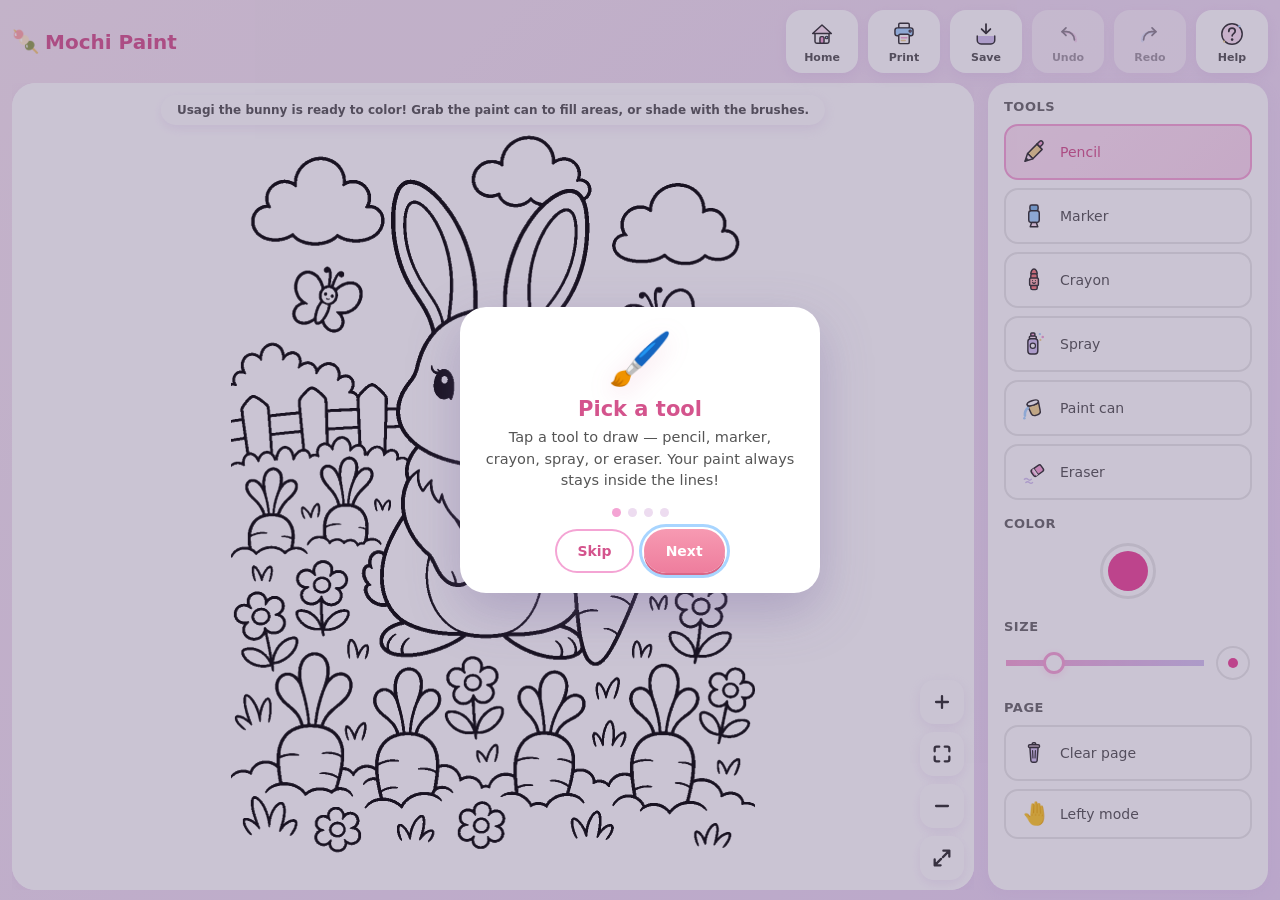
==== commit d56d0863: "Fix rendering quality and mobile canvas usage for the Play Store release Root causes fixed, not surf" ====
--- a/public/index.html
+++ b/public/index.html
@@ -35,7 +35,7 @@
 <meta name="twitter:image" content="https://summer-silence-662e.mhdieguez.workers.dev/share-card.png">
 <link rel="stylesheet" href="/fonts.css">
 <link rel="stylesheet" href="/parental-gate.css">
-<link rel="stylesheet" href="style.css?v=18">
+<link rel="stylesheet" href="style.css?v=19">
 </head>
 <body>
 
@@ -106,7 +106,7 @@
           <svg viewBox="0 0 24 24" aria-hidden="true" focusable="false"><path d="M5.5 12h13" fill="none" stroke="#2d2d2d" stroke-width="2.5" stroke-linecap="round"/></svg>
         </button>
         <button class="zbtn" id="fullscreenBtn" title="Fullscreen" aria-label="Enter fullscreen" aria-pressed="false">
-          <svg viewBox="0 0 24 24" aria-hidden="true" focusable="false" class="fs-enter"><path d="M9.5 4H6a2 2 0 0 0-2 2v3.5M14.5 4H18a2 2 0 0 1 2 2v3.5M9.5 20H6a2 2 0 0 1-2-2v-3.5M14.5 20H18a2 2 0 0 0 2-2v-3.5" fill="none" stroke="#2d2d2d" stroke-width="2.5" stroke-linecap="round" stroke-linejoin="round"/><circle cx="12" cy="12" r="2" fill="#f4a4d4"/></svg>
+          <svg viewBox="0 0 24 24" aria-hidden="true" focusable="false" class="fs-enter"><path d="M13.5 4H20v6.5M20 4l-7 7M10.5 20H4v-6.5M4 20l7-7" fill="none" stroke="#2d2d2d" stroke-width="2.5" stroke-linecap="round" stroke-linejoin="round"/></svg>
           <svg viewBox="0 0 24 24" aria-hidden="true" focusable="false" class="fs-exit" hidden><path d="M4 9.5h3.5A2 2 0 0 0 9.5 7.5V4M20 9.5h-3.5a2 2 0 0 1-2-2V4M4 14.5h3.5a2 2 0 0 1 2 2V20M20 14.5h-3.5a2 2 0 0 0-2 2V20" fill="none" stroke="#2d2d2d" stroke-width="2.5" stroke-linecap="round" stroke-linejoin="round"/></svg>
         </button>
       </div>
@@ -219,7 +219,7 @@
     <li><span class="help-em" aria-hidden="true">👆</span><div>Tap a shape with the paint can to fill it.</div></li>
     <li><span class="help-em" aria-hidden="true">🤏</span><div>Pinch with two fingers to zoom in and out.</div></li>
     <li><span class="help-em" aria-hidden="true">✌️</span><div>Drag with two fingers to move around the page.</div></li>
-    <li><span class="help-em" aria-hidden="true">👉</span><div>Double-tap the page to zoom in — double-tap again to fit it back.</div></li>
+    <li><span class="help-em" aria-hidden="true">👉</span><div>Double-tap with two fingers to zoom in — do it again to fit the whole page.</div></li>
     <li><span class="help-em" aria-hidden="true">↩️</span><div>Undo takes you back one step at a time — all the way to a fresh page.</div></li>
     <li><span class="help-em" aria-hidden="true">🤚</span><div>Lefty mode moves the tools to the left side, comfy for left hands.</div></li>
   </ul>
@@ -255,6 +255,6 @@
 
 <script src="/parental-gate.js"></script>
 <script src="pals.js?v=4"></script>
-<script src="app.js?v=32"></script>
+<script src="app.js?v=33"></script>
 </body>
 </html>
--- a/public/style.css
+++ b/public/style.css
@@ -200,10 +200,15 @@
   font-size:12px;font-weight:600;color:var(--ink);background:#fff;
   padding:8px 16px;border-radius:999px;box-shadow:var(--shadow-btn);
   pointer-events:none;white-space:nowrap;overflow:hidden;text-overflow:ellipsis}
-
+/* hints announce, then fade away so they never sit over the artwork */
+.hint.idle{opacity:0}
+
+/* pointer-events:none — the toast is informational and floats over the
+   bottom-center zoom row on phones; it must never swallow their taps */
 #toast{position:fixed;left:50%;bottom:calc(24px + env(safe-area-inset-bottom));transform:translateX(-50%);
   background:#fff;color:var(--pink);font-size:13px;font-weight:600;padding:12px 20px;border-radius:16px;
-  box-shadow:0 4px 16px rgba(200,160,220,.35);z-index:50;max-width:90vw;text-align:center}
+  box-shadow:0 4px 16px rgba(200,160,220,.35);z-index:50;max-width:90vw;text-align:center;
+  pointer-events:none}
 
 /* ---------- left-handed mode: mirror the stage ---------- */
 #app.left-handed .stage{flex-direction:row-reverse}
@@ -333,7 +338,9 @@
   /* finger-sized swatches on phones */
   .rail-colors{grid-template-columns:repeat(4,48px);gap:8px}
   .qsw{width:44px}
-  .zoomctl{right:8px;bottom:8px;gap:6px}
+  /* zoom cluster: one horizontal row hugging the bottom edge, out of the
+     middle of the artwork; it also fades while actively coloring */
+  .zoomctl{flex-direction:row;right:auto;left:50%;transform:translateX(-50%);bottom:6px;gap:6px}
   .hint{font-size:11px;padding:7px 13px}
 }
 
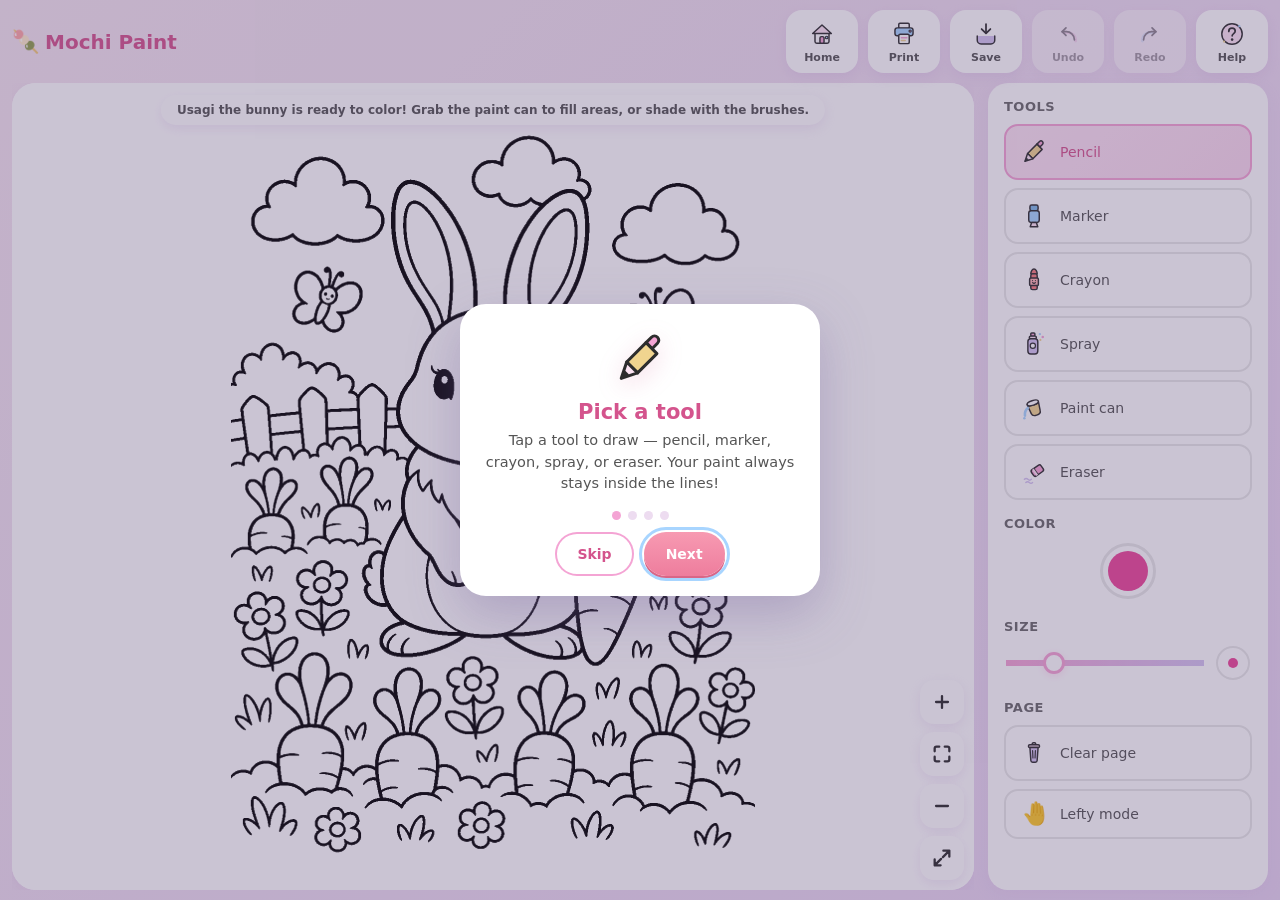
==== commit 690f002c: "Replace outdated emoji icons in Help and tutorial with the app's real kawaii tool icons The How-to-p" ====
--- a/public/index.html
+++ b/public/index.html
@@ -35,7 +35,7 @@
 <meta name="twitter:image" content="https://summer-silence-662e.mhdieguez.workers.dev/share-card.png">
 <link rel="stylesheet" href="/fonts.css">
 <link rel="stylesheet" href="/parental-gate.css">
-<link rel="stylesheet" href="style.css?v=19">
+<link rel="stylesheet" href="style.css?v=20">
 </head>
 <body>
 
@@ -206,12 +206,12 @@
 
   <h3 class="help-sec">Tools</h3>
   <ul class="help-list">
-    <li><span class="help-em" aria-hidden="true">✏️</span><div><strong>Pencil</strong> — draw thin lines. Paint stays inside the lines!</div></li>
-    <li><span class="help-em" aria-hidden="true">🖊️</span><div><strong>Marker</strong> — thick, smooth strokes that layer softly.</div></li>
-    <li><span class="help-em" aria-hidden="true">🖍️</span><div><strong>Crayon</strong> — waxy, scribbly strokes, just like real crayons.</div></li>
-    <li><span class="help-em" aria-hidden="true">💨</span><div><strong>Spray</strong> — hold and move to airbrush a soft mist.</div></li>
-    <li><span class="help-em" aria-hidden="true">🪣</span><div><strong>Paint can</strong> — tap inside a shape to fill it with one splash.</div></li>
-    <li><span class="help-em" aria-hidden="true">🧽</span><div><strong>Eraser</strong> — wipes away paint but never the outlines.</div></li>
+    <li><span class="help-em" aria-hidden="true"><svg viewBox="0 0 48 48" focusable="false"><path d="M29 10.5 33.5 6c1.4-1.4 3.6-1.4 5 0s1.4 3.6 0 5L34 15.5z" fill="#f4a4d4" stroke="#2d2d2d" stroke-width="2.5" stroke-linejoin="round"/><path d="M13 26.5 29 10.5 38 19.5 22 35.5z" fill="#f0d48f" stroke="#2d2d2d" stroke-width="2.5" stroke-linejoin="round"/><path d="M13 26.5 22 35.5 8.5 40z" fill="#fce4f3" stroke="#2d2d2d" stroke-width="2.5" stroke-linejoin="round"/><path d="M11.5 34.5 14 37 8.5 40z" fill="#2d2d2d" stroke="#2d2d2d" stroke-width="1.5" stroke-linejoin="round"/></svg></span><div><strong>Pencil</strong> — draw thin lines. Paint stays inside the lines!</div></li>
+    <li><span class="help-em" aria-hidden="true"><svg viewBox="0 0 48 48" focusable="false"><rect x="17" y="5" width="14" height="10" rx="3" fill="#7fb8e8" stroke="#2d2d2d" stroke-width="2.5" stroke-linejoin="round"/><rect x="15" y="15" width="18" height="20" rx="4" fill="#a8d5ff" stroke="#2d2d2d" stroke-width="2.5" stroke-linejoin="round"/><path d="M20 35h8l2.5 7.5h-13z" fill="#fce4f3" stroke="#2d2d2d" stroke-width="2.5" stroke-linejoin="round"/></svg></span><div><strong>Marker</strong> — thick, smooth strokes that layer softly.</div></li>
+    <li><span class="help-em" aria-hidden="true"><svg viewBox="0 0 48 48" focusable="false"><path d="M24 5c3.2 0 5.5 4.5 5.5 8.5h-11C18.5 9.5 20.8 5 24 5z" fill="#f47c7c" stroke="#2d2d2d" stroke-width="2.5" stroke-linejoin="round"/><rect x="18.5" y="13.5" width="11" height="27" rx="3" fill="#f47c7c" stroke="#2d2d2d" stroke-width="2.5" stroke-linejoin="round"/><rect x="16.5" y="20.5" width="15" height="13" rx="2" fill="#ffb3b3" stroke="#2d2d2d" stroke-width="2.5" stroke-linejoin="round"/><circle cx="21.5" cy="25" r="1" fill="#2d2d2d"/><circle cx="26.5" cy="25" r="1" fill="#2d2d2d"/><path d="M21.5 28.5q2.5 2.3 5 0" fill="none" stroke="#2d2d2d" stroke-width="2" stroke-linecap="round"/></svg></span><div><strong>Crayon</strong> — waxy, scribbly strokes, just like real crayons.</div></li>
+    <li><span class="help-em" aria-hidden="true"><svg viewBox="0 0 48 48" focusable="false"><rect x="18.5" y="5" width="7" height="5.5" rx="1.5" fill="#f4a4d4" stroke="#2d2d2d" stroke-width="2.5" stroke-linejoin="round"/><rect x="16" y="10.5" width="12" height="4.5" rx="2" fill="#fce4f3" stroke="#2d2d2d" stroke-width="2.5" stroke-linejoin="round"/><rect x="13.5" y="15" width="17" height="26" rx="5" fill="#d4c4f0" stroke="#2d2d2d" stroke-width="2.5" stroke-linejoin="round"/><circle cx="22" cy="27" r="4.5" fill="#ffffff" stroke="#2d2d2d" stroke-width="2"/><circle cx="34" cy="7" r="2" fill="#a8d5ff"/><circle cx="39" cy="12" r="2.2" fill="#f4a4d4"/><circle cx="35" cy="17" r="1.8" fill="#f0d48f"/></svg></span><div><strong>Spray</strong> — hold and move to airbrush a soft mist.</div></li>
+    <li><span class="help-em" aria-hidden="true"><svg viewBox="0 0 48 48" focusable="false"><g transform="rotate(-18 24 22)"><path d="M14 15c0 2.2 4.5 4 10 4s10-1.8 10-4l-2 17c-.2 2.8-3.6 5-8 5s-7.8-2.2-8-5z" fill="#f0d48f" stroke="#2d2d2d" stroke-width="2.5" stroke-linejoin="round"/><ellipse cx="24" cy="15" rx="10" ry="4" fill="#ffffff" stroke="#2d2d2d" stroke-width="2.5"/></g><path d="M13.5 24q-6 5-5 13" fill="none" stroke="#a8d5ff" stroke-width="4.5" stroke-linecap="round"/><circle cx="7.5" cy="41.5" r="2.2" fill="#a8d5ff"/></svg></span><div><strong>Paint can</strong> — tap inside a shape to fill it with one splash.</div></li>
+    <li><span class="help-em" aria-hidden="true"><svg viewBox="0 0 48 48" focusable="false"><path d="M7.5 36.5q3-3 6 0t6 0" fill="none" stroke="#d4c4f0" stroke-width="2.5" stroke-linecap="round"/><path d="M10 42q3-3 6 0t5.5 0" fill="none" stroke="#d4c4f0" stroke-width="2.5" stroke-linecap="round"/><g transform="rotate(-35 30 22)"><rect x="20" y="15" width="20" height="13" rx="3.5" fill="#f4a4d4" stroke="#2d2d2d" stroke-width="2.5" stroke-linejoin="round"/><path d="M27 15v13" fill="none" stroke="#2d2d2d" stroke-width="2.5"/><path d="M23.5 15h3.5v13h-3.5z" fill="#fce4f3"/></g></svg></span><div><strong>Eraser</strong> — wipes away paint but never the outlines.</div></li>
   </ul>
 
   <h3 class="help-sec">Magic moves</h3>
@@ -220,15 +220,15 @@
     <li><span class="help-em" aria-hidden="true">🤏</span><div>Pinch with two fingers to zoom in and out.</div></li>
     <li><span class="help-em" aria-hidden="true">✌️</span><div>Drag with two fingers to move around the page.</div></li>
     <li><span class="help-em" aria-hidden="true">👉</span><div>Double-tap with two fingers to zoom in — do it again to fit the whole page.</div></li>
-    <li><span class="help-em" aria-hidden="true">↩️</span><div>Undo takes you back one step at a time — all the way to a fresh page.</div></li>
+    <li><span class="help-em" aria-hidden="true"><svg viewBox="0 0 48 48" focusable="false"><path d="M37 36c0-10-7.5-15-15-15h-6" fill="none" stroke="#f4a4d4" stroke-width="5" stroke-linecap="round" opacity=".55"/><path d="M35 34c0-9-7-14-14-14h-7" fill="none" stroke="#2d2d2d" stroke-width="3" stroke-linecap="round"/><path d="M20.5 13.5 14 20l6.5 6.5" fill="none" stroke="#2d2d2d" stroke-width="3" stroke-linecap="round" stroke-linejoin="round"/></svg></span><div>Undo takes you back one step at a time — all the way to a fresh page.</div></li>
     <li><span class="help-em" aria-hidden="true">🤚</span><div>Lefty mode moves the tools to the left side, comfy for left hands.</div></li>
   </ul>
 
   <h3 class="help-sec">Questions</h3>
   <ul class="help-list">
-    <li><span class="help-em" aria-hidden="true">💾</span><div><strong>Where do my drawings go?</strong> They save on this device by themselves — come back any time and keep coloring. Save makes a picture file you can keep or share.</div></li>
-    <li><span class="help-em" aria-hidden="true">🖨️</span><div><strong>Can I print?</strong> Yes! Print makes a fresh copy of the page to color with real crayons.</div></li>
-    <li><span class="help-em" aria-hidden="true">🖼️</span><div><strong>Want a different friend?</strong> Tap Home to pick another pal to color.</div></li>
+    <li><span class="help-em" aria-hidden="true"><svg viewBox="0 0 48 48" focusable="false"><path d="M24 7v15" fill="none" stroke="#2d2d2d" stroke-width="3" stroke-linecap="round"/><path d="m16.5 15.5 7.5 7.5 7.5-7.5" fill="none" stroke="#2d2d2d" stroke-width="3" stroke-linecap="round" stroke-linejoin="round"/><path d="M9 27.5v7A6.5 6.5 0 0 0 15.5 41h17a6.5 6.5 0 0 0 6.5-6.5v-7" fill="#d4c4f0" stroke="#2d2d2d" stroke-width="2.5" stroke-linecap="round" stroke-linejoin="round"/></svg></span><div><strong>Where do my drawings go?</strong> They save on this device by themselves — come back any time and keep coloring. Save makes a picture file you can keep or share.</div></li>
+    <li><span class="help-em" aria-hidden="true"><svg viewBox="0 0 48 48" focusable="false"><rect x="15" y="5.5" width="18" height="9" rx="2" fill="#ffffff" stroke="#2d2d2d" stroke-width="2.5" stroke-linejoin="round"/><rect x="8.5" y="13.5" width="31" height="13.5" rx="4" fill="#a8d5ff" stroke="#2d2d2d" stroke-width="2.5" stroke-linejoin="round"/><circle cx="34.5" cy="19" r="1.9" fill="#f4a4d4" stroke="#2d2d2d" stroke-width="2"/><rect x="15" y="24.5" width="18" height="16" rx="2.5" fill="#ffffff" stroke="#2d2d2d" stroke-width="2.5" stroke-linejoin="round"/><path d="M19.5 30.5h9.5" stroke="#f4a4d4" stroke-width="2.5" stroke-linecap="round"/><path d="M19.5 35h6.5" stroke="#f0d48f" stroke-width="2.5" stroke-linecap="round"/></svg></span><div><strong>Can I print?</strong> Yes! Print makes a fresh copy of the page to color with real crayons.</div></li>
+    <li><span class="help-em" aria-hidden="true"><svg viewBox="0 0 48 48" focusable="false"><path d="M12 22.5h24V37a3 3 0 0 1-3 3H15a3 3 0 0 1-3-3z" fill="#ffffff" stroke="#2d2d2d" stroke-width="2.5" stroke-linejoin="round"/><path d="M8 23 24 8.5 40 23z" fill="#fce4f3" stroke="#2d2d2d" stroke-width="2.5" stroke-linecap="round" stroke-linejoin="round"/><rect x="20.5" y="28.5" width="7" height="11.5" rx="2.5" fill="#f4a4d4" stroke="#2d2d2d" stroke-width="2.5" stroke-linejoin="round"/><circle cx="32" cy="30" r="2.2" fill="#a8d5ff" stroke="#2d2d2d" stroke-width="2"/></svg></span><div><strong>Want a different friend?</strong> Tap Home to pick another pal to color.</div></li>
   </ul>
 
   <div class="help-actions">
@@ -255,6 +255,6 @@
 
 <script src="/parental-gate.js"></script>
 <script src="pals.js?v=4"></script>
-<script src="app.js?v=33"></script>
+<script src="app.js?v=34"></script>
 </body>
 </html>
--- a/public/style.css
+++ b/public/style.css
@@ -243,6 +243,7 @@
 .help-list li{display:flex;gap:10px;align-items:flex-start;font-size:13.5px;line-height:1.45}
 .help-list strong{color:#3d3d3d}
 .help-em{font-size:19px;line-height:1.3;flex:0 0 24px;text-align:center}
+.help-em svg{width:24px;height:24px;display:block;margin:0 auto}
 .help-actions{display:flex;gap:10px;justify-content:flex-end;margin-top:18px;flex-wrap:wrap}
 .help-btn{min-height:44px;padding:10px 22px;border-radius:999px;border:none;cursor:pointer;
   font-family:inherit;font-size:14px;font-weight:600;color:#fff;
@@ -261,6 +262,7 @@
   animation:popTut .25s cubic-bezier(.34,1.56,.64,1)}
 @keyframes popTut{from{opacity:0;transform:scale(.85)}to{opacity:1;transform:scale(1)}}
 .tut-art{font-size:52px;line-height:1;filter:drop-shadow(0 6px 12px rgba(212,84,141,.2))}
+.tut-art svg{width:58px;height:58px;display:block;margin:0 auto}
 .tut-card h2{margin:12px 0 6px;font-size:21px;color:var(--pink)}
 .tut-card p{margin:0;font-size:14.5px;line-height:1.5;color:var(--ink)}
 .tut-dots{display:flex;gap:7px;justify-content:center;margin:16px 0 4px}
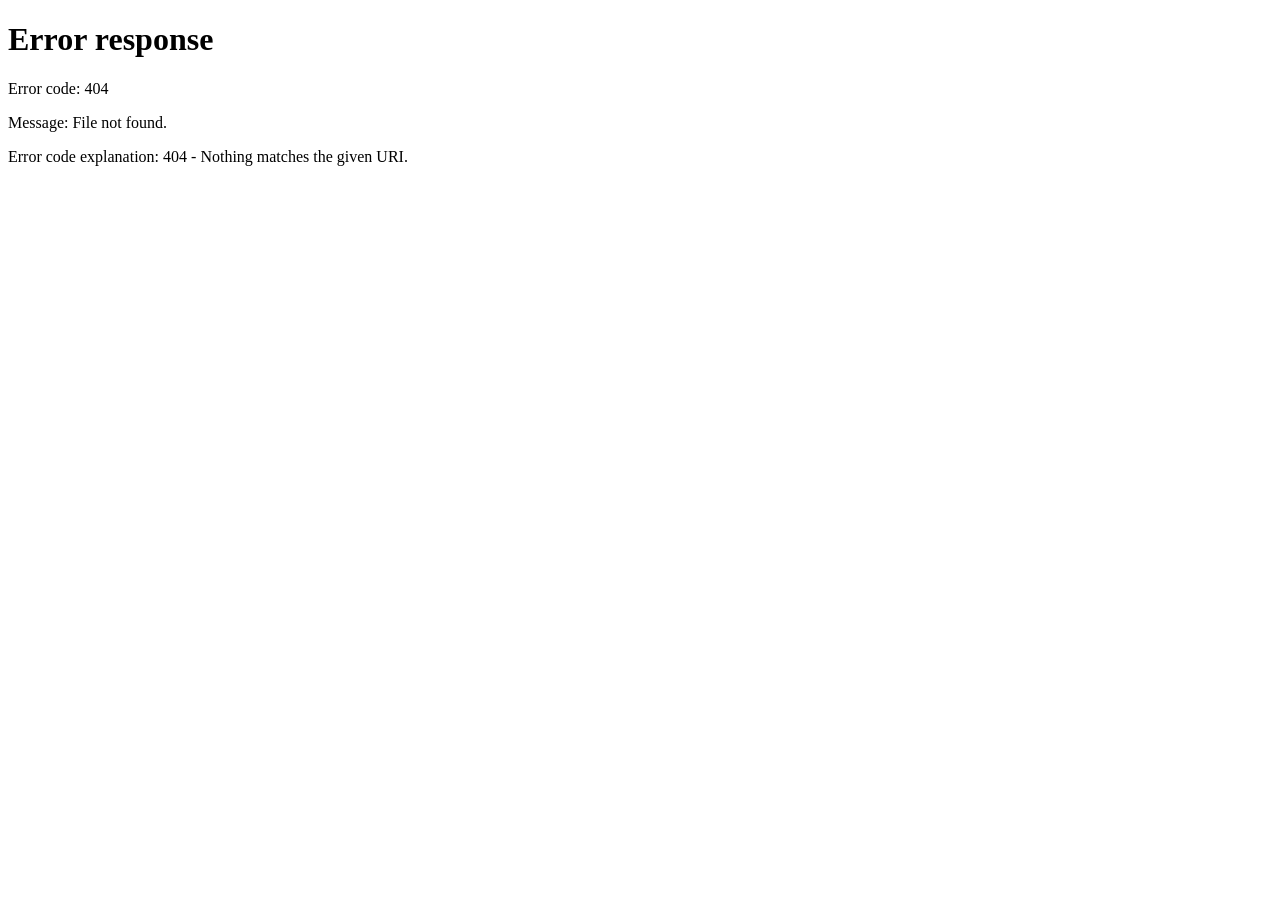
==== commit 3d920132: "Restore July 27 production pass lost in the repo/working-copy divergence Re-lands the work done in t" ====
--- a/public/index.html
+++ b/public/index.html
@@ -10,10 +10,11 @@
 <meta name="description" content="A cozy kawaii coloring app: open a chunky pastel pal as a coloring page, fill inside the lines, and shade with soft brushes.">
 <meta name="theme-color" content="#f5e6f0">
 <link rel="manifest" href="/manifest.webmanifest">
-<link rel="icon" href="favicon.ico" sizes="any">
-<link rel="icon" type="image/png" sizes="32x32" href="icon-32.png">
-<link rel="icon" type="image/png" sizes="16x16" href="icon-16.png">
-<link rel="apple-touch-icon" href="icon-180.png">
+<!-- ?v=2 busts sticky favicon caches left over from the pre-redesign icon -->
+<link rel="icon" href="/favicon.ico?v=2" sizes="any">
+<link rel="icon" type="image/png" sizes="32x32" href="/icon-32.png?v=2">
+<link rel="icon" type="image/png" sizes="16x16" href="/icon-16.png?v=2">
+<link rel="apple-touch-icon" sizes="180x180" href="/apple-touch-icon.png?v=2">
 <meta name="mobile-web-app-capable" content="yes">
 <meta name="apple-mobile-web-app-capable" content="yes">
 <meta name="apple-mobile-web-app-title" content="Mochi Paint">
@@ -25,34 +26,93 @@
 <meta property="og:title" content="Mochi Paint — kawaii coloring studio">
 <meta property="og:description" content="A cozy kawaii coloring app: open a chunky pastel pal, fill inside the lines, and shade with soft brushes.">
 <meta property="og:url" content="https://summer-silence-662e.mhdieguez.workers.dev/">
-<meta property="og:image" content="https://summer-silence-662e.mhdieguez.workers.dev/share-card.png">
+<meta property="og:image" content="https://summer-silence-662e.mhdieguez.workers.dev/share-card.png?v=2">
 <meta property="og:image:width" content="1200">
 <meta property="og:image:height" content="630">
 <meta property="og:image:alt" content="Mochi Paint mascot — a kawaii cat holding a paintbrush and a star">
 <meta name="twitter:card" content="summary_large_image">
 <meta name="twitter:title" content="Mochi Paint — kawaii coloring studio">
 <meta name="twitter:description" content="A cozy kawaii coloring app: open a chunky pastel pal, fill inside the lines, and shade with soft brushes.">
-<meta name="twitter:image" content="https://summer-silence-662e.mhdieguez.workers.dev/share-card.png">
+<meta name="twitter:image" content="https://summer-silence-662e.mhdieguez.workers.dev/share-card.png?v=2">
 <link rel="stylesheet" href="/fonts.css">
 <link rel="stylesheet" href="/parental-gate.css">
-<link rel="stylesheet" href="style.css?v=20">
+<link rel="stylesheet" href="style.css?v=24">
 </head>
 <body>
 
 <div id="splash" aria-hidden="true">
   <div class="splash-inner">
-    <span class="splash-mochi">🍡</span>
+    <!-- Every character layer below is cut directly from hero-pals.png.
+         No character is redrawn: at rest these layers reconstruct the
+         canonical hero pixel-for-pixel. The small SVG contains paint only. -->
+    <div class="splash-scene" aria-hidden="true">
+      <img class="splash-layer splash-base" src="/splash/scene-base.png" alt="">
+      <img class="splash-layer splash-chick" src="/splash/chick-wing.png" alt="">
+      <img class="splash-layer splash-bear" src="/splash/bear-arm.png" alt="">
+      <img class="splash-layer splash-fox" src="/splash/fox-tail.png" alt="">
+      <img class="splash-layer splash-polar" src="/splash/polar-paw.png" alt="">
+      <img class="splash-layer splash-brush" src="/splash/panda-brush.png" alt="">
+      <svg class="splash-paint" viewBox="0 0 2020 778" focusable="false">
+        <defs>
+          <linearGradient id="splashHeartPaint" x1="0" y1="0" x2="1" y2="1">
+            <stop offset="0" stop-color="#f4a4d4"/>
+            <stop offset=".48" stop-color="#e17bb7"/>
+            <stop offset="1" stop-color="#a98de0"/>
+          </linearGradient>
+          <linearGradient id="splashTrailPaint" x1="1" y1="1" x2="0" y2="0">
+            <stop offset="0" stop-color="#f0d48f"/>
+            <stop offset=".45" stop-color="#f4a4d4"/>
+            <stop offset="1" stop-color="#a98de0"/>
+          </linearGradient>
+        </defs>
+        <path class="splash-trail" pathLength="100"
+          d="M1111 454C1180 410 1190 330 1200 250C1210 170 1170 105 1125 78"
+          fill="none" stroke="url(#splashTrailPaint)" stroke-width="14"
+          stroke-linecap="round"/>
+        <path class="splash-heart-fill"
+          d="M1010 215C920 175 870 120 895 78C920 35 980 50 1010 95C1040 50 1100 35 1125 78C1150 120 1100 175 1010 215Z"
+          fill="#f7c6de"/>
+        <path class="splash-heart-line" pathLength="100"
+          d="M1010 215C920 175 870 120 895 78C920 35 980 50 1010 95C1040 50 1100 35 1125 78C1150 120 1100 175 1010 215Z"
+          fill="none" stroke="url(#splashHeartPaint)" stroke-width="15"
+          stroke-linecap="round" stroke-linejoin="round"/>
+        <g class="splash-sparkles" fill="#ffd65c">
+          <path d="M850 128l7 18 18 7-18 7-7 18-7-18-18-7 18-7z"/>
+          <path d="M1162 73l5 13 13 5-13 5-5 13-5-13-13-5 13-5z"/>
+          <circle cx="1168" cy="184" r="8" fill="#a8d5ff"/>
+        </g>
+      </svg>
+    </div>
     <div class="splash-logo">Mochi Paint</div>
     <div class="splash-tag">kawaii coloring studio</div>
-    <div class="splash-dots"><i></i><i></i><i></i><i></i></div>
   </div>
 </div>
 <script>
 // Safety net: if anything goes wrong during boot, never strand users on the splash.
 setTimeout(function () {
   var s = document.getElementById("splash");
-  if (s) s.classList.add("done");
+  if (!s) return;
+  try {
+    // A bare app launch belongs on the home/pal picker after the animation.
+    // Explicit ?pal=... deep links still reveal the requested studio page.
+    if (!(new URLSearchParams(location.search).get("pal") || "").trim()) {
+      location.replace("/home");
+      return;
+    }
+  } catch (e) { }
+  s.classList.add("done");
 }, 6000);
+// Repeat in-session navigations (home -> studio -> home) skip straight to the
+// finished frame and a short fade; cold launches (installed app, first visit
+// of a session) get the full paint-the-heart moment.
+(function () {
+  var quick = false;
+  try {
+    quick = sessionStorage.getItem("mochi-splash-seen") === "1";
+    sessionStorage.setItem("mochi-splash-seen", "1");
+  } catch (e) { }
+  if (quick) document.getElementById("splash").classList.add("quick");
+})();
 </script>
 
 
@@ -248,6 +308,20 @@
       <button class="help-btn ghost" id="tutSkip">Skip</button>
       <button class="help-btn" id="tutNext">Next</button>
     </div>
+    <label class="tut-remember"><input type="checkbox" id="tutDontShow" checked> Don't show this again</label>
+  </div>
+</div>
+
+<!-- Rotate gate: the studio is a landscape experience (like the big kids'
+     coloring apps). The installed app locks via the manifest; in a browser
+     tab nothing can force rotation, so this friendly cover asks for a turn
+     whenever a touch device holds the studio in portrait. A small escape
+     appears after a moment for devices whose rotation lock is switched on. -->
+<div id="rotateGate" role="status">
+  <div class="rg-inner">
+    <div class="rg-phone" aria-hidden="true">📱</div>
+    <p>Turn your device sideways —<br>the coloring page gets the whole screen!</p>
+    <button class="help-btn ghost" id="rotateGateSkip" hidden>Keep coloring this way</button>
   </div>
 </div>
 
@@ -255,6 +329,6 @@
 
 <script src="/parental-gate.js"></script>
 <script src="pals.js?v=4"></script>
-<script src="app.js?v=34"></script>
+<script src="app.js?v=38"></script>
 </body>
 </html>
--- a/public/style.css
+++ b/public/style.css
@@ -38,26 +38,71 @@
 /* Only ultra-wide screens get a cap so the rail never drifts far from the art */
 @media(min-width:1700px){#app{max-width:1680px}}
 
-/* ---------- splash / loading screen ---------- */
+/* ---------- splash / launch experience ----------
+   The character layers are exact pixels extracted from hero-pals.png.
+   Their resting positions reconstruct the canonical hero exactly; only the
+   paint trail and heart are SVG. Reduced-motion and repeat visits show the
+   finished frame without character movement. */
 #splash{position:fixed;inset:0;z-index:100;display:flex;align-items:center;justify-content:center;
   background:linear-gradient(135deg,#f5e6f0,#e8d5f2);
+  padding:calc(12px + env(safe-area-inset-top)) calc(12px + env(safe-area-inset-right)) calc(12px + env(safe-area-inset-bottom)) calc(12px + env(safe-area-inset-left));
   transition:opacity .5s ease,visibility .5s}
 #splash.done{opacity:0;visibility:hidden;pointer-events:none}
-.splash-inner{display:flex;flex-direction:column;align-items:center;gap:4px;text-align:center}
-.splash-mochi{font-size:68px;line-height:1;animation:splashBob 1.2s ease-in-out infinite;
-  filter:drop-shadow(0 8px 14px rgba(212,84,141,.22))}
-.splash-logo{font-size:34px;font-weight:700;color:var(--pink);margin-top:10px}
+.splash-inner{display:flex;flex-direction:column;align-items:center;gap:4px;text-align:center;
+  width:min(560px,100%)}
+.splash-scene{position:relative;width:100%;aspect-ratio:2020/778;max-height:62dvh;
+  overflow:hidden;border-radius:26px;box-shadow:0 18px 44px rgba(150,110,170,.28)}
+.splash-layer,.splash-paint{position:absolute;inset:0;display:block;width:100%;height:100%}
+.splash-layer{object-fit:contain;pointer-events:none;user-select:none}
+.splash-paint{overflow:visible;pointer-events:none}
+.splash-chick{transform-origin:13.47% 64.27%}
+.splash-bear{transform-origin:35.35% 62.34%}
+.splash-fox{transform-origin:70.54% 75.84%}
+.splash-polar{transform-origin:80.20% 61.70%}
+.splash-brush{transform-origin:53.05% 70.69%}
+.splash-heart-fill{opacity:.82}
+.splash-trail{opacity:0;stroke-dasharray:100;stroke-dashoffset:0}
+.splash-heart-line{stroke-dasharray:100;stroke-dashoffset:0}
+.splash-sparkles{opacity:1;transform-box:fill-box;transform-origin:center}
+.splash-logo{font-size:34px;font-weight:700;color:var(--pink);margin-top:14px}
 .splash-tag{font-size:13px;font-weight:600;color:#767676;letter-spacing:.04em}
-.splash-dots{display:flex;gap:11px;margin-top:22px}
-.splash-dots i{width:14px;height:14px;border-radius:50%;animation:splashHop 1s ease-in-out infinite;
-  box-shadow:0 3px 6px rgba(45,45,45,.14)}
-.splash-dots i:nth-child(1){background:#f4a4d4;animation-delay:0s}
-.splash-dots i:nth-child(2){background:#a8d5ff;animation-delay:.13s}
-.splash-dots i:nth-child(3){background:#d4c4f0;animation-delay:.26s}
-.splash-dots i:nth-child(4){background:#f0d48f;animation-delay:.39s}
-@keyframes splashBob{0%,100%{transform:translateY(0) rotate(-5deg)}50%{transform:translateY(-14px) rotate(5deg)}}
-@keyframes splashHop{0%,100%{transform:translateY(0);opacity:.65}50%{transform:translateY(-11px);opacity:1}}
-@media(prefers-reduced-motion:reduce){.splash-mochi,.splash-dots i{animation:none!important}}
+/* phone landscape: the scene is width-bound, keep the text visible */
+@media(orientation:landscape) and (max-height:520px){
+  .splash-inner{width:min(760px,100%)}
+  .splash-scene{width:auto;height:min(66dvh,330px);max-width:100%}
+  .splash-logo{font-size:22px;margin-top:8px}
+  .splash-tag{font-size:11px}
+}
+@media(prefers-reduced-motion:no-preference){
+  #splash:not(.quick) .splash-inner{animation:spPop .5s cubic-bezier(.34,1.2,.64,1) both}
+  #splash:not(.quick) .splash-trail{animation:spTrail .72s ease-out .28s both}
+  #splash:not(.quick) .splash-heart-line{animation:spDraw .82s ease-in-out .75s both}
+  #splash:not(.quick) .splash-heart-fill{animation:spHeartFill .34s ease 1.36s both}
+  #splash:not(.quick) .splash-sparkles{animation:spSparkle .38s ease 1.45s both}
+  #splash:not(.quick) .splash-brush{animation:spBrush 1.28s ease-in-out .25s both}
+  #splash:not(.quick) .splash-chick{animation:spChickWave .82s ease-in-out .42s 2}
+  #splash:not(.quick) .splash-bear{animation:spBearWave .82s ease-in-out .50s 2}
+  #splash:not(.quick) .splash-fox{animation:spFoxWag .86s ease-in-out .58s 2}
+  #splash:not(.quick) .splash-polar{animation:spPolarHello .88s ease-in-out .66s 2}
+}
+@keyframes spPop{from{opacity:0;transform:translateY(12px) scale(.97)}to{opacity:1;transform:none}}
+@keyframes spDraw{from{stroke-dashoffset:100}to{stroke-dashoffset:0}}
+@keyframes spTrail{
+  0%{opacity:1;stroke-dashoffset:100}
+  72%{opacity:1;stroke-dashoffset:0}
+  100%{opacity:0;stroke-dashoffset:0}
+}
+@keyframes spHeartFill{from{opacity:0}to{opacity:.82}}
+@keyframes spSparkle{
+  0%{opacity:0;transform:scale(.7)}
+  70%{opacity:1;transform:scale(1.14)}
+  100%{opacity:1;transform:scale(1)}
+}
+@keyframes spBrush{0%,100%{transform:none}35%{transform:translateY(-2px) rotate(-1.4deg)}70%{transform:translateY(-1px) rotate(.8deg)}}
+@keyframes spChickWave{0%,100%{transform:none}35%{transform:rotate(-3deg)}70%{transform:rotate(1.4deg)}}
+@keyframes spBearWave{0%,100%{transform:none}35%{transform:rotate(-4deg)}70%{transform:rotate(1.8deg)}}
+@keyframes spFoxWag{0%,100%{transform:none}35%{transform:rotate(3deg)}70%{transform:rotate(-1.4deg)}}
+@keyframes spPolarHello{0%,100%{transform:none}35%{transform:rotate(-2.4deg)}70%{transform:rotate(1deg)}}
 
 /* ---------- top bar: logo + action cards ---------- */
 .appbar{display:flex;align-items:flex-start;justify-content:space-between;gap:10px;
@@ -203,6 +248,24 @@
 /* hints announce, then fade away so they never sit over the artwork */
 .hint.idle{opacity:0}
 
+/* ---------- rotate gate: the studio is a landscape experience ----------
+   Shown only on touch devices held in portrait (desktop windows and the
+   home/theme pages are never gated). Sits above the tutorial (70) and
+   below the splash (100) so launch still feels seamless. */
+#rotateGate{display:none}
+@media (orientation:portrait) and (pointer:coarse){
+  #rotateGate:not(.dismissed){display:flex;position:fixed;inset:0;z-index:95;
+    align-items:center;justify-content:center;text-align:center;
+    background:linear-gradient(135deg,#f5e6f0,#e8d5f2);
+    padding:calc(24px + env(safe-area-inset-top)) 24px calc(24px + env(safe-area-inset-bottom))}
+}
+.rg-inner{display:flex;flex-direction:column;align-items:center;gap:14px}
+.rg-phone{font-size:64px;line-height:1;filter:drop-shadow(0 8px 14px rgba(212,84,141,.22));
+  animation:rgTurn 2s ease-in-out infinite}
+@keyframes rgTurn{0%,15%{transform:rotate(0)}50%,88%{transform:rotate(90deg)}100%{transform:rotate(90deg)}}
+.rg-inner p{margin:0;font-size:18px;font-weight:700;color:var(--pink);line-height:1.5}
+@media (prefers-reduced-motion:reduce){.rg-phone{animation:none;transform:rotate(90deg)}}
+
 /* pointer-events:none — the toast is informational and floats over the
    bottom-center zoom row on phones; it must never swallow their taps */
 #toast{position:fixed;left:50%;bottom:calc(24px + env(safe-area-inset-bottom));transform:translateX(-50%);
@@ -269,6 +332,11 @@
 .tut-dots i{width:9px;height:9px;border-radius:50%;background:#eddcf0;transition:background .2s ease}
 .tut-dots i.on{background:var(--pink-soft)}
 .tut-actions{display:flex;gap:10px;justify-content:center;margin-top:12px}
+/* the opt-out lives in the card so nobody has to guess how to stop the tour */
+.tut-remember{display:flex;align-items:center;justify-content:center;gap:8px;margin-top:14px;
+  font-size:13.5px;font-weight:600;color:var(--ink-soft);cursor:pointer;min-height:24px;user-select:none}
+.tut-remember input{width:18px;height:18px;margin:0;accent-color:var(--pink);cursor:pointer}
+.tut-remember input:focus-visible{outline:3px solid #a8d5ff;outline-offset:2px}
 @media(prefers-reduced-motion:reduce){.color-pop.open,.help-pop.open,.tut-card{animation:none}}
 
 /* ============================================================
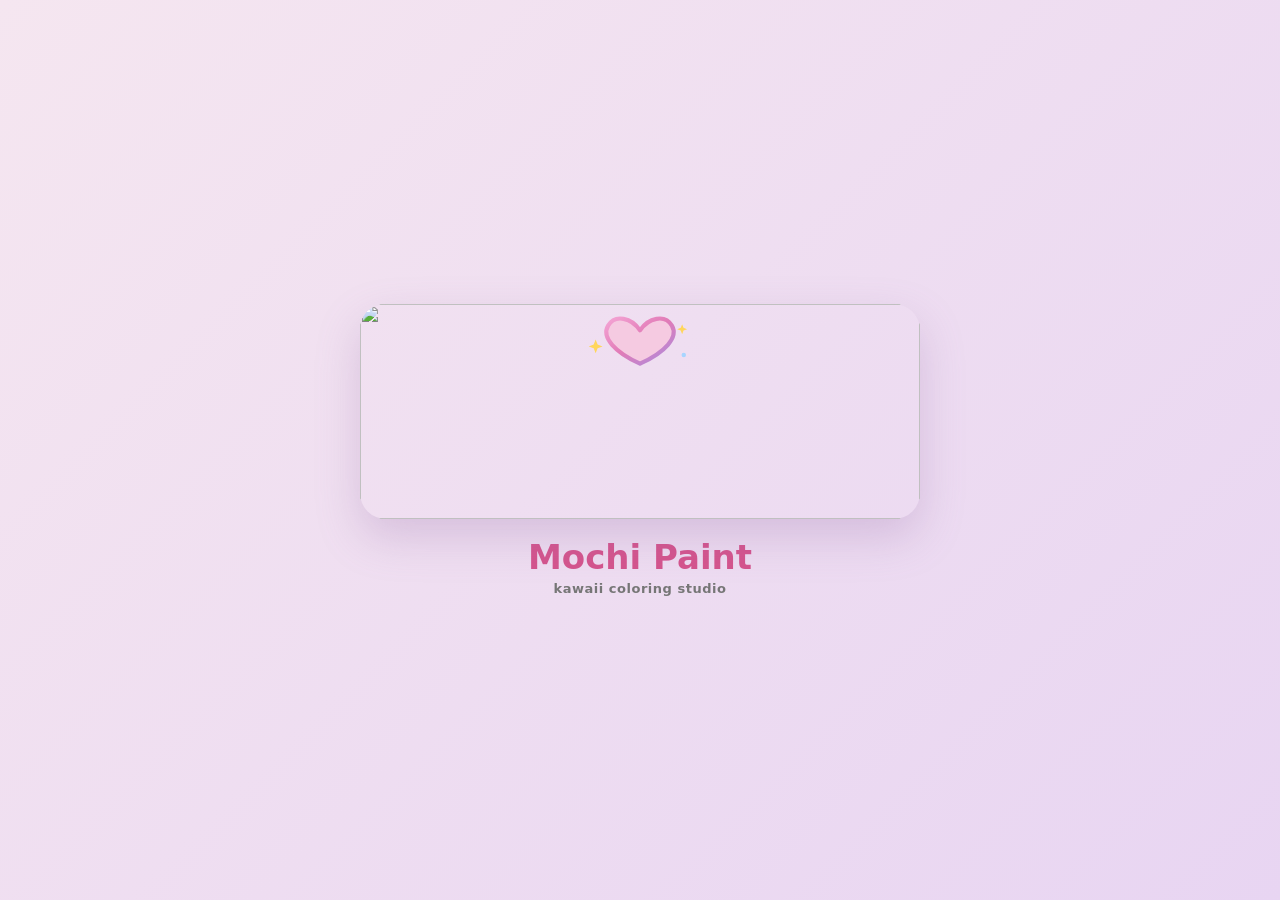
==== commit 6c7120f4: "Add legal pages, remove owner name from links, and clean print output - Rewrite /privacy naming Cybe" ====
--- a/public/index.html
+++ b/public/index.html
@@ -19,21 +19,21 @@
 <meta name="apple-mobile-web-app-capable" content="yes">
 <meta name="apple-mobile-web-app-title" content="Mochi Paint">
 <meta name="apple-mobile-web-app-status-bar-style" content="default">
-<link rel="canonical" href="https://summer-silence-662e.mhdieguez.workers.dev/">
+<link rel="canonical" href="https://mochipaint.com/">
 <!-- Open Graph / social sharing -->
 <meta property="og:type" content="website">
 <meta property="og:site_name" content="Mochi Paint">
 <meta property="og:title" content="Mochi Paint — kawaii coloring studio">
 <meta property="og:description" content="A cozy kawaii coloring app: open a chunky pastel pal, fill inside the lines, and shade with soft brushes.">
-<meta property="og:url" content="https://summer-silence-662e.mhdieguez.workers.dev/">
-<meta property="og:image" content="https://summer-silence-662e.mhdieguez.workers.dev/share-card.png?v=2">
+<meta property="og:url" content="https://mochipaint.com/">
+<meta property="og:image" content="https://mochipaint.com/share-card.png?v=2">
 <meta property="og:image:width" content="1200">
 <meta property="og:image:height" content="630">
 <meta property="og:image:alt" content="Mochi Paint mascot — a kawaii cat holding a paintbrush and a star">
 <meta name="twitter:card" content="summary_large_image">
 <meta name="twitter:title" content="Mochi Paint — kawaii coloring studio">
 <meta name="twitter:description" content="A cozy kawaii coloring app: open a chunky pastel pal, fill inside the lines, and shade with soft brushes.">
-<meta name="twitter:image" content="https://summer-silence-662e.mhdieguez.workers.dev/share-card.png?v=2">
+<meta name="twitter:image" content="https://mochipaint.com/share-card.png?v=2">
 <link rel="stylesheet" href="/fonts.css">
 <link rel="stylesheet" href="/parental-gate.css">
 <link rel="stylesheet" href="style.css?v=24">
@@ -329,6 +329,6 @@
 
 <script src="/parental-gate.js"></script>
 <script src="pals.js?v=4"></script>
-<script src="app.js?v=38"></script>
+<script src="app.js?v=39"></script>
 </body>
 </html>
